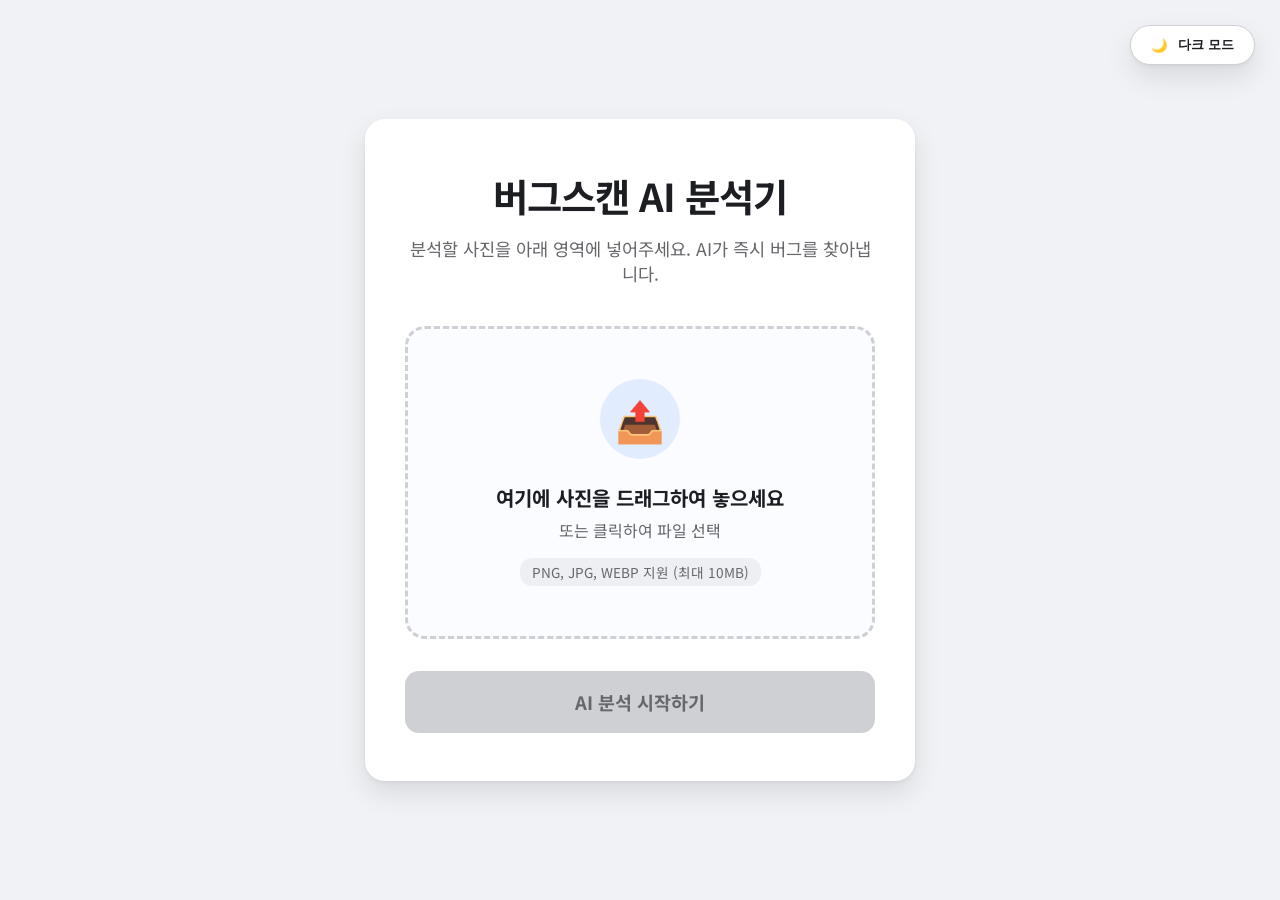
==== index.html @ 6cc5da73 "feat: 사진 업로드 정밀 분석 UI 강화 및 실시간 배포 규칙 적용" ====
<!DOCTYPE html>
<html lang="ko">
<head>
  <meta charset="UTF-8" />
  <meta name="viewport" content="width=device-width, initial-scale=1.0" />
  <title>버그스캔(BugScan) - 정밀 사진 분석</title>
  <link href="style.css" rel="stylesheet">
  <link rel="preconnect" href="https://fonts.googleapis.com">
  <link rel="preconnect" href="https://fonts.gstatic.com" crossorigin>
  <link href="https://fonts.googleapis.com/css2?family=Inter:wght@400;600&family=Noto+Sans+KR:wght@400;700&display=swap" rel="stylesheet">
</head>
<body>
  <button id="themeToggle" class="theme-toggle">
    <span id="themeIcon">🌙</span>
    <span id="themeText">다크 모드</span>
  </button>

  <div class="container">
    <header>
      <h1>버그스캔 AI 분석기</h1>
      <p>분석할 사진을 아래 영역에 넣어주세요. AI가 즉시 버그를 찾아냅니다.</p>
    </header>

    <div class="upload-section">
      <div id="dropZone" class="drop-zone">
        <div class="drop-zone-content">
          <div class="icon-circle">
            <span class="upload-icon">📤</span>
          </div>
          <p class="main-msg">여기에 사진을 드래그하여 놓으세요</p>
          <p class="sub-msg">또는 클릭하여 파일 선택</p>
          <span class="file-info">PNG, JPG, WEBP 지원 (최대 10MB)</span>
        </div>
        <input type="file" id="fileInput" accept="image/*" hidden>
      </div>

      <div id="previewContainer" class="preview-container" style="display: none;">
        <img id="imagePreview" src="" alt="업로드된 이미지 미리보기">
        <div class="preview-overlay">
          <button id="removeBtn" class="remove-btn" title="이미지 삭제">✕ 삭제</button>
        </div>
      </div>

      <button id="analyzeBtn" class="btn analyze-btn" disabled>
        <span class="btn-text">AI 분석 시작하기</span>
      </button>
    </div>

    <div id="resultSection" class="result-section" style="display: none;">
      <div id="loader" class="loader-wrapper">
        <div class="progress-bar-container">
          <div id="progressBar" class="progress-bar"></div>
        </div>
        <p id="statusMsg">이미지 데이터를 분석하는 중...</p>
      </div>
      <div id="analysisResult" class="analysis-result" style="display: none;">
        <div class="result-header">
          <span class="result-icon">✅</span>
          <h3>분석 완료</h3>
        </div>
        <div class="result-body">
          <p id="resultText"></p>
        </div>
        <button onclick="location.reload()" class="btn retry-btn">새로 분석하기</button>
      </div>
    </div>
  </div>

  <script defer src="main.js"></script>
</body>
</html>
---- style.css ----
:root {
  --bg-color: #f0f2f5;
  --text-color: #1c1e21;
  --primary-color: #0064ff;
  --primary-hover: #0052d1;
  --card-bg: #ffffff;
  --shadow: 0 12px 28px rgba(0, 0, 0, 0.1), 0 2px 4px rgba(0, 0, 0, 0.05);
  --accent-color: #65676b;
  --border-color: #ced0d4;
  --success-color: #28a745;
  --transition: all 0.2s ease-in-out;
}

[data-theme="dark"] {
  --bg-color: #18191a;
  --text-color: #e4e6eb;
  --primary-color: #2d88ff;
  --primary-hover: #4e9aff;
  --card-bg: #242526;
  --shadow: 0 12px 28px rgba(0, 0, 0, 0.5), 0 2px 4px rgba(0, 0, 0, 0.2);
  --accent-color: #b0b3b8;
  --border-color: #3e4042;
}

* {
  box-sizing: border-box;
  margin: 0;
  padding: 0;
}

body {
  font-family: 'Noto Sans KR', sans-serif;
  background-color: var(--bg-color);
  color: var(--text-color);
  transition: var(--transition);
  min-height: 100vh;
  display: flex;
  justify-content: center;
  align-items: center;
  padding: 20px;
}

.container {
  background-color: var(--card-bg);
  padding: 3rem 2.5rem;
  border-radius: 20px;
  box-shadow: var(--shadow);
  text-align: center;
  max-width: 550px;
  width: 100%;
}

header h1 {
  font-size: 2.4rem;
  font-weight: 700;
  margin-bottom: 0.8rem;
  letter-spacing: -1px;
}

header p {
  color: var(--accent-color);
  margin-bottom: 2.5rem;
  font-size: 1.1rem;
}

/* 업로드 존 강화 */
.drop-zone {
  border: 3px dashed var(--border-color);
  border-radius: 20px;
  padding: 50px 30px;
  cursor: pointer;
  transition: var(--transition);
  background-color: rgba(0, 100, 255, 0.02);
  margin-bottom: 2rem;
  position: relative;
  overflow: hidden;
}

.drop-zone:hover {
  border-color: var(--primary-color);
  background-color: rgba(0, 100, 255, 0.05);
  transform: scale(1.01);
}

.icon-circle {
  width: 80px;
  height: 80px;
  background-color: rgba(0, 100, 255, 0.1);
  border-radius: 50%;
  display: flex;
  align-items: center;
  justify-content: center;
  margin: 0 auto 1.5rem;
}

.upload-icon {
  font-size: 2.5rem;
}

.main-msg {
  font-size: 1.25rem;
  font-weight: 700;
  margin-bottom: 0.4rem;
}

.sub-msg {
  color: var(--accent-color);
  margin-bottom: 1rem;
}

.file-info {
  display: inline-block;
  padding: 4px 12px;
  background-color: rgba(0, 0, 0, 0.05);
  border-radius: 12px;
  font-size: 0.85rem;
  color: var(--accent-color);
}

/* 미리보기 */
.preview-container {
  margin-bottom: 2rem;
  border-radius: 16px;
  overflow: hidden;
  position: relative;
  box-shadow: 0 8px 16px rgba(0,0,0,0.1);
  border: 1px solid var(--border-color);
}

#imagePreview {
  width: 100%;
  max-height: 400px;
  object-fit: contain;
  display: block;
}

.preview-overlay {
  position: absolute;
  bottom: 0;
  left: 0;
  right: 0;
  padding: 15px;
  background: linear-gradient(transparent, rgba(0,0,0,0.7));
  display: flex;
  justify-content: flex-end;
}

.remove-btn {
  background-color: #ff4d4f;
  color: white;
  border: none;
  padding: 8px 16px;
  border-radius: 8px;
  cursor: pointer;
  font-weight: 600;
  transition: var(--transition);
}

.remove-btn:hover {
  background-color: #ff7875;
}

/* 분석 버튼 */
.btn {
  width: 100%;
  padding: 18px;
  border: none;
  border-radius: 14px;
  font-size: 1.15rem;
  font-weight: 700;
  cursor: pointer;
  transition: var(--transition);
  font-family: inherit;
}

.analyze-btn {
  background-color: var(--primary-color);
  color: white;
}

.analyze-btn:disabled {
  background-color: var(--border-color);
  color: var(--accent-color);
  cursor: not-allowed;
}

.analyze-btn:not(:disabled):hover {
  background-color: var(--primary-hover);
  box-shadow: 0 6px 20px rgba(0, 100, 255, 0.4);
}

/* 진행 상태바 */
.loader-wrapper {
  margin-top: 2rem;
}

.progress-bar-container {
  width: 100%;
  height: 8px;
  background-color: var(--border-color);
  border-radius: 4px;
  overflow: hidden;
  margin-bottom: 1rem;
}

.progress-bar {
  width: 0%;
  height: 100%;
  background-color: var(--primary-color);
  transition: width 0.1s linear;
}

#statusMsg {
  font-weight: 600;
  color: var(--primary-color);
}

/* 결과창 */
.analysis-result {
  margin-top: 2rem;
  padding: 2rem;
  background-color: rgba(40, 167, 69, 0.05);
  border: 1px solid rgba(40, 167, 69, 0.2);
  border-radius: 16px;
  text-align: left;
}

.result-header {
  display: flex;
  align-items: center;
  gap: 10px;
  margin-bottom: 1rem;
}

.result-icon {
  font-size: 1.5rem;
}

.result-body {
  font-size: 1.1rem;
  line-height: 1.6;
  margin-bottom: 1.5rem;
}

.retry-btn {
  background-color: transparent;
  border: 2px solid var(--primary-color);
  color: var(--primary-color);
  margin-top: 1rem;
}

.retry-btn:hover {
  background-color: var(--primary-color);
  color: white;
}

/* 테마 토글 */
.theme-toggle {
  position: fixed;
  top: 25px;
  right: 25px;
  background-color: var(--card-bg);
  border: 1px solid var(--border-color);
  color: var(--text-color);
  padding: 10px 20px;
  border-radius: 30px;
  cursor: pointer;
  display: flex;
  align-items: center;
  gap: 10px;
  box-shadow: var(--shadow);
  font-weight: 600;
  z-index: 1000;
}
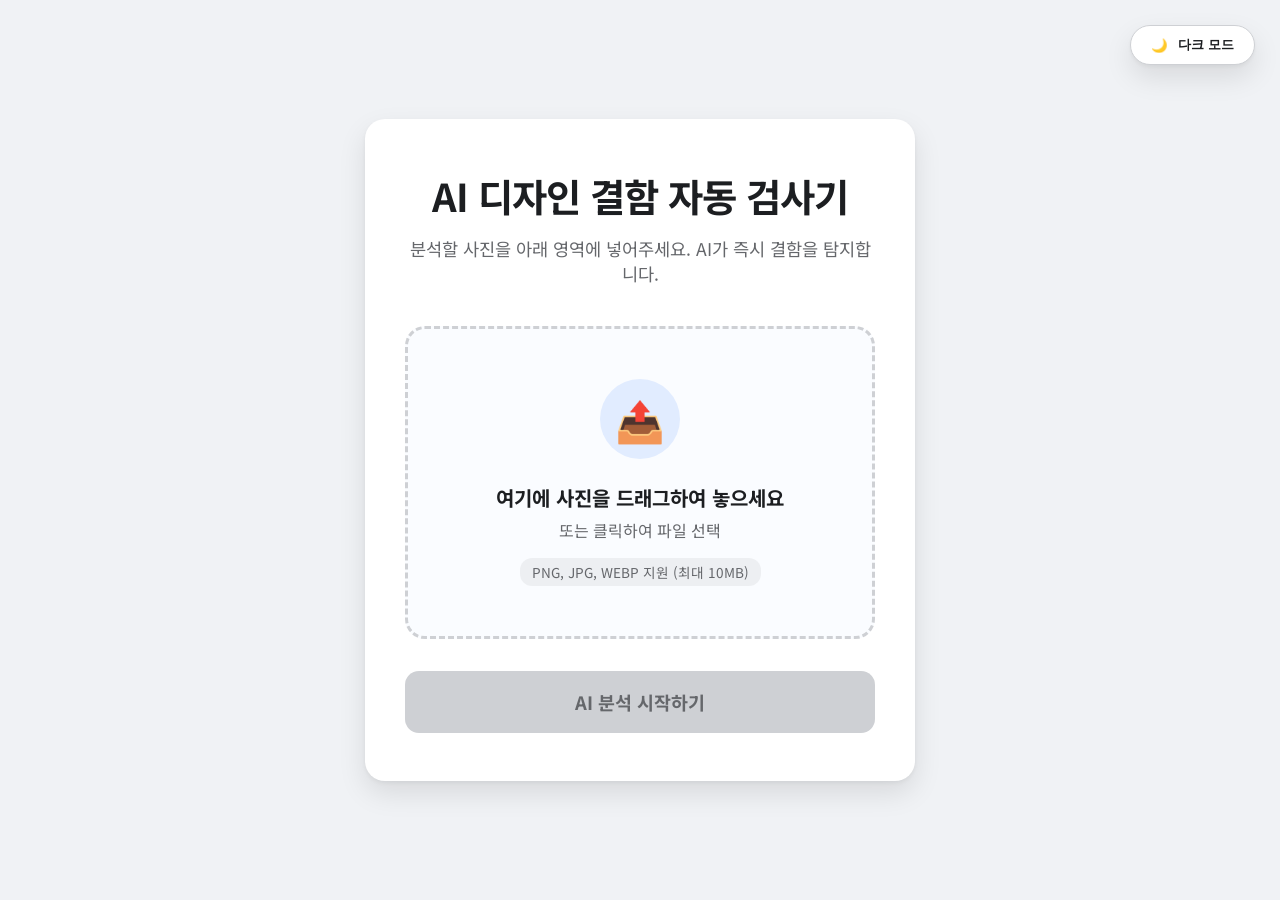
==== commit 1a275aa2: "chore: 사이트 제목을 보다 직관적인 'AI 디자인 결함 자동 검사기'로 변경" ====
--- a/index.html
+++ b/index.html
@@ -3,7 +3,7 @@
 <head>
   <meta charset="UTF-8" />
   <meta name="viewport" content="width=device-width, initial-scale=1.0" />
-  <title>버그스캔(BugScan) - 정밀 사진 분석</title>
+  <title>AI 디자인 결함 자동 검사기</title>
   <link href="style.css" rel="stylesheet">
   <link rel="preconnect" href="https://fonts.googleapis.com">
   <link rel="preconnect" href="https://fonts.gstatic.com" crossorigin>
@@ -17,8 +17,8 @@
 
   <div class="container">
     <header>
-      <h1>버그스캔 AI 분석기</h1>
-      <p>분석할 사진을 아래 영역에 넣어주세요. AI가 즉시 버그를 찾아냅니다.</p>
+      <h1>AI 디자인 결함 자동 검사기</h1>
+      <p>분석할 사진을 아래 영역에 넣어주세요. AI가 즉시 결함을 탐지합니다.</p>
     </header>
 
     <div class="upload-section">
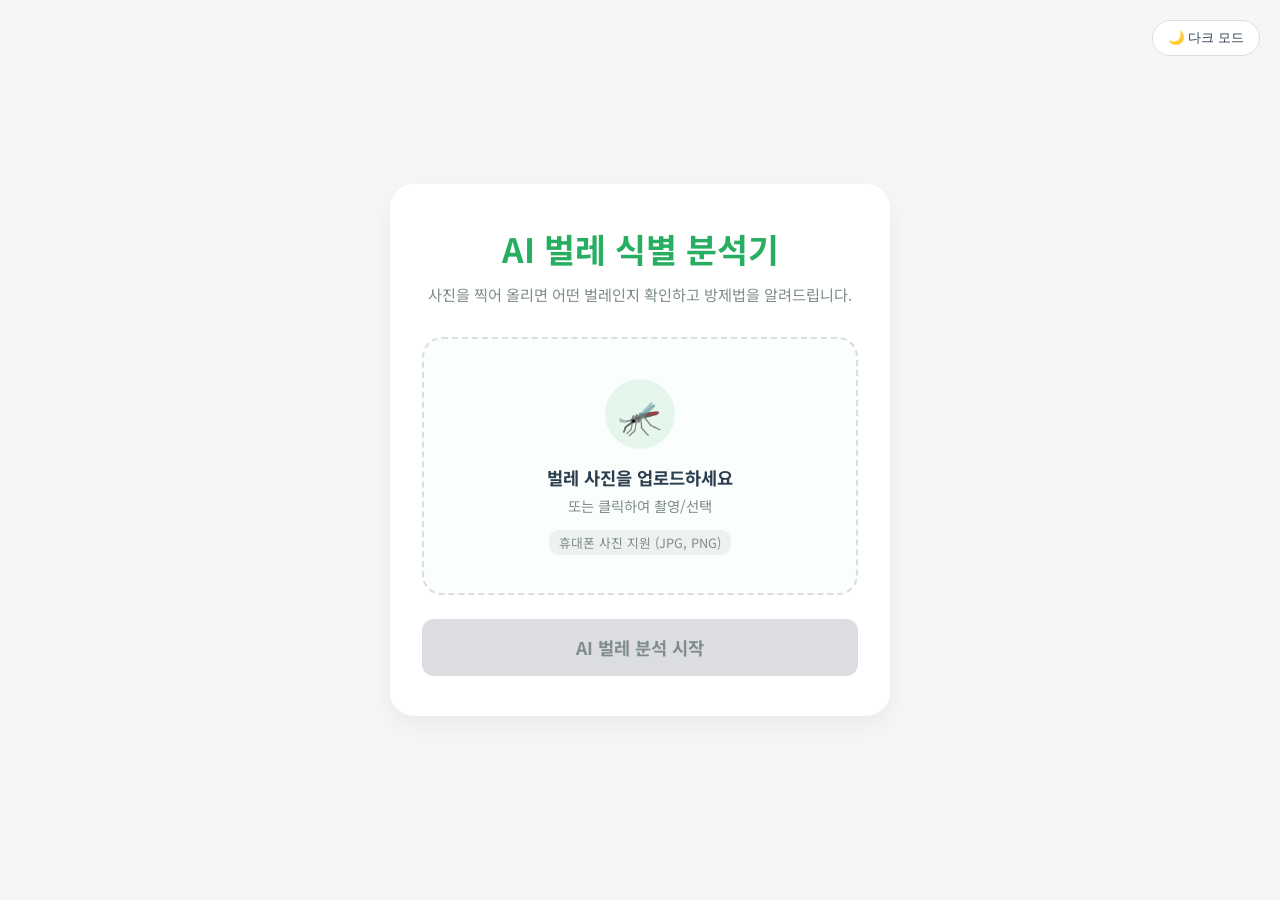
==== commit e2530c5e: "feat: AI 벌레 식별 및 방제 가이드 기능 구현" ====
--- a/index.html
+++ b/index.html
@@ -3,7 +3,7 @@
 <head>
   <meta charset="UTF-8" />
   <meta name="viewport" content="width=device-width, initial-scale=1.0" />
-  <title>AI 디자인 결함 자동 검사기</title>
+  <title>AI 벌레 식별 및 방제 가이드</title>
   <link href="style.css" rel="stylesheet">
   <link rel="preconnect" href="https://fonts.googleapis.com">
   <link rel="preconnect" href="https://fonts.gstatic.com" crossorigin>
@@ -17,19 +17,19 @@
 
   <div class="container">
     <header>
-      <h1>AI 디자인 결함 자동 검사기</h1>
-      <p>분석할 사진을 아래 영역에 넣어주세요. AI가 즉시 결함을 탐지합니다.</p>
+      <h1>AI 벌레 식별 분석기</h1>
+      <p>사진을 찍어 올리면 어떤 벌레인지 확인하고 방제법을 알려드립니다.</p>
     </header>
 
     <div class="upload-section">
       <div id="dropZone" class="drop-zone">
         <div class="drop-zone-content">
           <div class="icon-circle">
-            <span class="upload-icon">📤</span>
+            <span class="upload-icon">🦟</span>
           </div>
-          <p class="main-msg">여기에 사진을 드래그하여 놓으세요</p>
-          <p class="sub-msg">또는 클릭하여 파일 선택</p>
-          <span class="file-info">PNG, JPG, WEBP 지원 (최대 10MB)</span>
+          <p class="main-msg">벌레 사진을 업로드하세요</p>
+          <p class="sub-msg">또는 클릭하여 촬영/선택</p>
+          <span class="file-info">휴대폰 사진 지원 (JPG, PNG)</span>
         </div>
         <input type="file" id="fileInput" accept="image/*" hidden>
       </div>
@@ -37,12 +37,12 @@
       <div id="previewContainer" class="preview-container" style="display: none;">
         <img id="imagePreview" src="" alt="업로드된 이미지 미리보기">
         <div class="preview-overlay">
-          <button id="removeBtn" class="remove-btn" title="이미지 삭제">✕ 삭제</button>
+          <button id="removeBtn" class="remove-btn" title="이미지 삭제">✕ 삭제 후 다시 찍기</button>
         </div>
       </div>
 
       <button id="analyzeBtn" class="btn analyze-btn" disabled>
-        <span class="btn-text">AI 분석 시작하기</span>
+        <span class="btn-text">AI 벌레 분석 시작</span>
       </button>
     </div>
 
@@ -51,17 +51,37 @@
         <div class="progress-bar-container">
           <div id="progressBar" class="progress-bar"></div>
         </div>
-        <p id="statusMsg">이미지 데이터를 분석하는 중...</p>
+        <p id="statusMsg">재미나이 AI가 벌레를 식별 중입니다...</p>
       </div>
+
       <div id="analysisResult" class="analysis-result" style="display: none;">
         <div class="result-header">
-          <span class="result-icon">✅</span>
-          <h3>분석 완료</h3>
+          <span class="result-icon">🔍</span>
+          <h3>식별 결과</h3>
         </div>
-        <div class="result-body">
-          <p id="resultText"></p>
+        
+        <div class="bug-info-card">
+          <div class="bug-name-row">
+            <span class="label">예상 벌레:</span>
+            <span id="bugName" class="value">-</span>
+          </div>
+          <div class="probability-row">
+            <div class="prob-label-group">
+              <span class="label">일치 확률:</span>
+              <span id="probabilityText" class="value">0%</span>
+            </div>
+            <div class="prob-bar-bg">
+              <div id="probBarInner" class="prob-bar-inner"></div>
+            </div>
+          </div>
         </div>
-        <button onclick="location.reload()" class="btn retry-btn">새로 분석하기</button>
+
+        <div class="pest-control-guide">
+          <h4>💡 방제 방법 및 추천 약제</h4>
+          <p id="controlMethod"></p>
+        </div>
+
+        <button onclick="location.reload()" class="btn retry-btn">다른 사진 분석하기</button>
       </div>
     </div>
   </div>
--- a/style.css
+++ b/style.css
@@ -1,25 +1,26 @@
 :root {
-  --bg-color: #f0f2f5;
-  --text-color: #1c1e21;
-  --primary-color: #0064ff;
-  --primary-hover: #0052d1;
+  --bg-color: #f4f7f6;
+  --text-color: #2c3e50;
+  --primary-color: #27ae60; /* 자연/친환경 느낌의 초록색 */
+  --primary-hover: #219150;
   --card-bg: #ffffff;
-  --shadow: 0 12px 28px rgba(0, 0, 0, 0.1), 0 2px 4px rgba(0, 0, 0, 0.05);
-  --accent-color: #65676b;
-  --border-color: #ced0d4;
-  --success-color: #28a745;
-  --transition: all 0.2s ease-in-out;
+  --shadow: 0 10px 25px rgba(0, 0, 0, 0.05);
+  --accent-color: #7f8c8d;
+  --border-color: #dcdde1;
+  --danger-color: #e74c3c;
+  --warning-color: #f1c40f;
+  --transition: all 0.25s ease;
 }
 
 [data-theme="dark"] {
-  --bg-color: #18191a;
-  --text-color: #e4e6eb;
-  --primary-color: #2d88ff;
-  --primary-hover: #4e9aff;
-  --card-bg: #242526;
-  --shadow: 0 12px 28px rgba(0, 0, 0, 0.5), 0 2px 4px rgba(0, 0, 0, 0.2);
-  --accent-color: #b0b3b8;
-  --border-color: #3e4042;
+  --bg-color: #1a1a1a;
+  --text-color: #ecf0f1;
+  --primary-color: #2ecc71;
+  --primary-hover: #40d47e;
+  --card-bg: #2d2d2d;
+  --shadow: 0 10px 30px rgba(0, 0, 0, 0.5);
+  --accent-color: #95a5a6;
+  --border-color: #404040;
 }
 
 * {
@@ -42,131 +43,117 @@
 
 .container {
   background-color: var(--card-bg);
-  padding: 3rem 2.5rem;
-  border-radius: 20px;
+  padding: 2.5rem 2rem;
+  border-radius: 24px;
   box-shadow: var(--shadow);
   text-align: center;
-  max-width: 550px;
+  max-width: 500px;
   width: 100%;
 }
 
 header h1 {
-  font-size: 2.4rem;
-  font-weight: 700;
-  margin-bottom: 0.8rem;
-  letter-spacing: -1px;
+  font-size: 2.1rem;
+  color: var(--primary-color);
+  margin-bottom: 0.6rem;
+  font-weight: 700;
 }
 
 header p {
   color: var(--accent-color);
-  margin-bottom: 2.5rem;
-  font-size: 1.1rem;
-}
-
-/* 업로드 존 강화 */
+  margin-bottom: 2rem;
+  font-size: 0.95rem;
+  line-height: 1.5;
+}
+
+/* 업로드 존 */
 .drop-zone {
-  border: 3px dashed var(--border-color);
+  border: 2px dashed var(--border-color);
   border-radius: 20px;
-  padding: 50px 30px;
-  cursor: pointer;
+  padding: 40px 20px;
+  cursor: pointer;
+  background-color: rgba(39, 174, 96, 0.02);
+  margin-bottom: 1.5rem;
   transition: var(--transition);
-  background-color: rgba(0, 100, 255, 0.02);
-  margin-bottom: 2rem;
-  position: relative;
-  overflow: hidden;
 }
 
 .drop-zone:hover {
   border-color: var(--primary-color);
-  background-color: rgba(0, 100, 255, 0.05);
-  transform: scale(1.01);
+  background-color: rgba(39, 174, 96, 0.05);
 }
 
 .icon-circle {
-  width: 80px;
-  height: 80px;
-  background-color: rgba(0, 100, 255, 0.1);
+  width: 70px;
+  height: 70px;
+  background-color: rgba(39, 174, 96, 0.1);
   border-radius: 50%;
   display: flex;
   align-items: center;
   justify-content: center;
-  margin: 0 auto 1.5rem;
+  margin: 0 auto 1rem;
 }
 
 .upload-icon {
-  font-size: 2.5rem;
+  font-size: 2.2rem;
 }
 
 .main-msg {
-  font-size: 1.25rem;
-  font-weight: 700;
-  margin-bottom: 0.4rem;
+  font-weight: 700;
+  font-size: 1.1rem;
+  margin-bottom: 0.3rem;
 }
 
 .sub-msg {
   color: var(--accent-color);
-  margin-bottom: 1rem;
+  font-size: 0.9rem;
+  margin-bottom: 0.8rem;
 }
 
 .file-info {
-  display: inline-block;
-  padding: 4px 12px;
-  background-color: rgba(0, 0, 0, 0.05);
-  border-radius: 12px;
-  font-size: 0.85rem;
+  font-size: 0.8rem;
+  background-color: rgba(0,0,0,0.05);
+  padding: 3px 10px;
+  border-radius: 10px;
   color: var(--accent-color);
 }
 
 /* 미리보기 */
 .preview-container {
-  margin-bottom: 2rem;
+  margin-bottom: 1.5rem;
   border-radius: 16px;
   overflow: hidden;
-  position: relative;
-  box-shadow: 0 8px 16px rgba(0,0,0,0.1);
-  border: 1px solid var(--border-color);
+  box-shadow: 0 4px 15px rgba(0,0,0,0.1);
 }
 
 #imagePreview {
   width: 100%;
-  max-height: 400px;
-  object-fit: contain;
+  max-height: 350px;
+  object-fit: cover;
   display: block;
 }
 
 .preview-overlay {
-  position: absolute;
-  bottom: 0;
-  left: 0;
-  right: 0;
-  padding: 15px;
-  background: linear-gradient(transparent, rgba(0,0,0,0.7));
-  display: flex;
-  justify-content: flex-end;
+  padding: 10px;
+  background-color: rgba(0,0,0,0.05);
 }
 
 .remove-btn {
-  background-color: #ff4d4f;
+  background-color: var(--danger-color);
   color: white;
   border: none;
-  padding: 8px 16px;
+  padding: 8px 15px;
   border-radius: 8px;
   cursor: pointer;
   font-weight: 600;
-  transition: var(--transition);
-}
-
-.remove-btn:hover {
-  background-color: #ff7875;
+  font-size: 0.9rem;
 }
 
 /* 분석 버튼 */
 .btn {
   width: 100%;
-  padding: 18px;
+  padding: 16px;
   border: none;
-  border-radius: 14px;
-  font-size: 1.15rem;
+  border-radius: 12px;
+  font-size: 1.1rem;
   font-weight: 700;
   cursor: pointer;
   transition: var(--transition);
@@ -184,91 +171,119 @@
   cursor: not-allowed;
 }
 
-.analyze-btn:not(:disabled):hover {
-  background-color: var(--primary-hover);
-  box-shadow: 0 6px 20px rgba(0, 100, 255, 0.4);
-}
-
-/* 진행 상태바 */
+/* 상태바 */
 .loader-wrapper {
   margin-top: 2rem;
 }
 
 .progress-bar-container {
-  width: 100%;
   height: 8px;
   background-color: var(--border-color);
   border-radius: 4px;
   overflow: hidden;
-  margin-bottom: 1rem;
+  margin-bottom: 0.8rem;
 }
 
 .progress-bar {
   width: 0%;
   height: 100%;
   background-color: var(--primary-color);
-  transition: width 0.1s linear;
-}
-
-#statusMsg {
-  font-weight: 600;
-  color: var(--primary-color);
-}
-
-/* 결과창 */
+}
+
+/* 결과 카드 */
 .analysis-result {
   margin-top: 2rem;
-  padding: 2rem;
-  background-color: rgba(40, 167, 69, 0.05);
-  border: 1px solid rgba(40, 167, 69, 0.2);
+  text-align: left;
+}
+
+.result-header {
+  display: flex;
+  align-items: center;
+  gap: 8px;
+  margin-bottom: 1.2rem;
+}
+
+.bug-info-card {
+  background-color: rgba(39, 174, 96, 0.05);
+  padding: 1.5rem;
   border-radius: 16px;
-  text-align: left;
-}
-
-.result-header {
-  display: flex;
-  align-items: center;
-  gap: 10px;
+  border: 1px solid rgba(39, 174, 96, 0.1);
+  margin-bottom: 1.5rem;
+}
+
+.bug-name-row, .probability-row {
+  display: flex;
+  flex-direction: column;
   margin-bottom: 1rem;
 }
 
-.result-icon {
-  font-size: 1.5rem;
-}
-
-.result-body {
+.label {
+  font-size: 0.9rem;
+  color: var(--accent-color);
+  margin-bottom: 0.3rem;
+}
+
+.value {
+  font-size: 1.3rem;
+  font-weight: 700;
+  color: var(--primary-color);
+}
+
+.prob-bar-bg {
+  height: 10px;
+  background-color: var(--border-color);
+  border-radius: 5px;
+  margin-top: 5px;
+  overflow: hidden;
+}
+
+.prob-bar-inner {
+  height: 100%;
+  background: linear-gradient(to right, var(--warning-color), var(--primary-color));
+  width: 0%;
+  transition: width 1s ease-out;
+}
+
+.pest-control-guide {
+  background-color: #fff9e6;
+  padding: 1.5rem;
+  border-radius: 16px;
+  border-left: 5px solid var(--warning-color);
+  color: #856404;
+}
+
+[data-theme="dark"] .pest-control-guide {
+  background-color: #2c2715;
+  color: #ffe08a;
+  border-left-color: var(--warning-color);
+}
+
+.pest-control-guide h4 {
+  margin-bottom: 0.8rem;
   font-size: 1.1rem;
+}
+
+.pest-control-guide p {
   line-height: 1.6;
-  margin-bottom: 1.5rem;
+  font-size: 0.95rem;
 }
 
 .retry-btn {
   background-color: transparent;
   border: 2px solid var(--primary-color);
   color: var(--primary-color);
-  margin-top: 1rem;
-}
-
-.retry-btn:hover {
-  background-color: var(--primary-color);
-  color: white;
-}
-
-/* 테마 토글 */
+  margin-top: 1.5rem;
+}
+
 .theme-toggle {
   position: fixed;
-  top: 25px;
-  right: 25px;
+  top: 20px;
+  right: 20px;
   background-color: var(--card-bg);
+  padding: 8px 15px;
+  border-radius: 20px;
   border: 1px solid var(--border-color);
   color: var(--text-color);
-  padding: 10px 20px;
-  border-radius: 30px;
-  cursor: pointer;
-  display: flex;
-  align-items: center;
-  gap: 10px;
-  box-shadow: var(--shadow);
-  font-weight: 600;
-  z-index: 1000;
-}
+  cursor: pointer;
+  z-index: 100;
+}
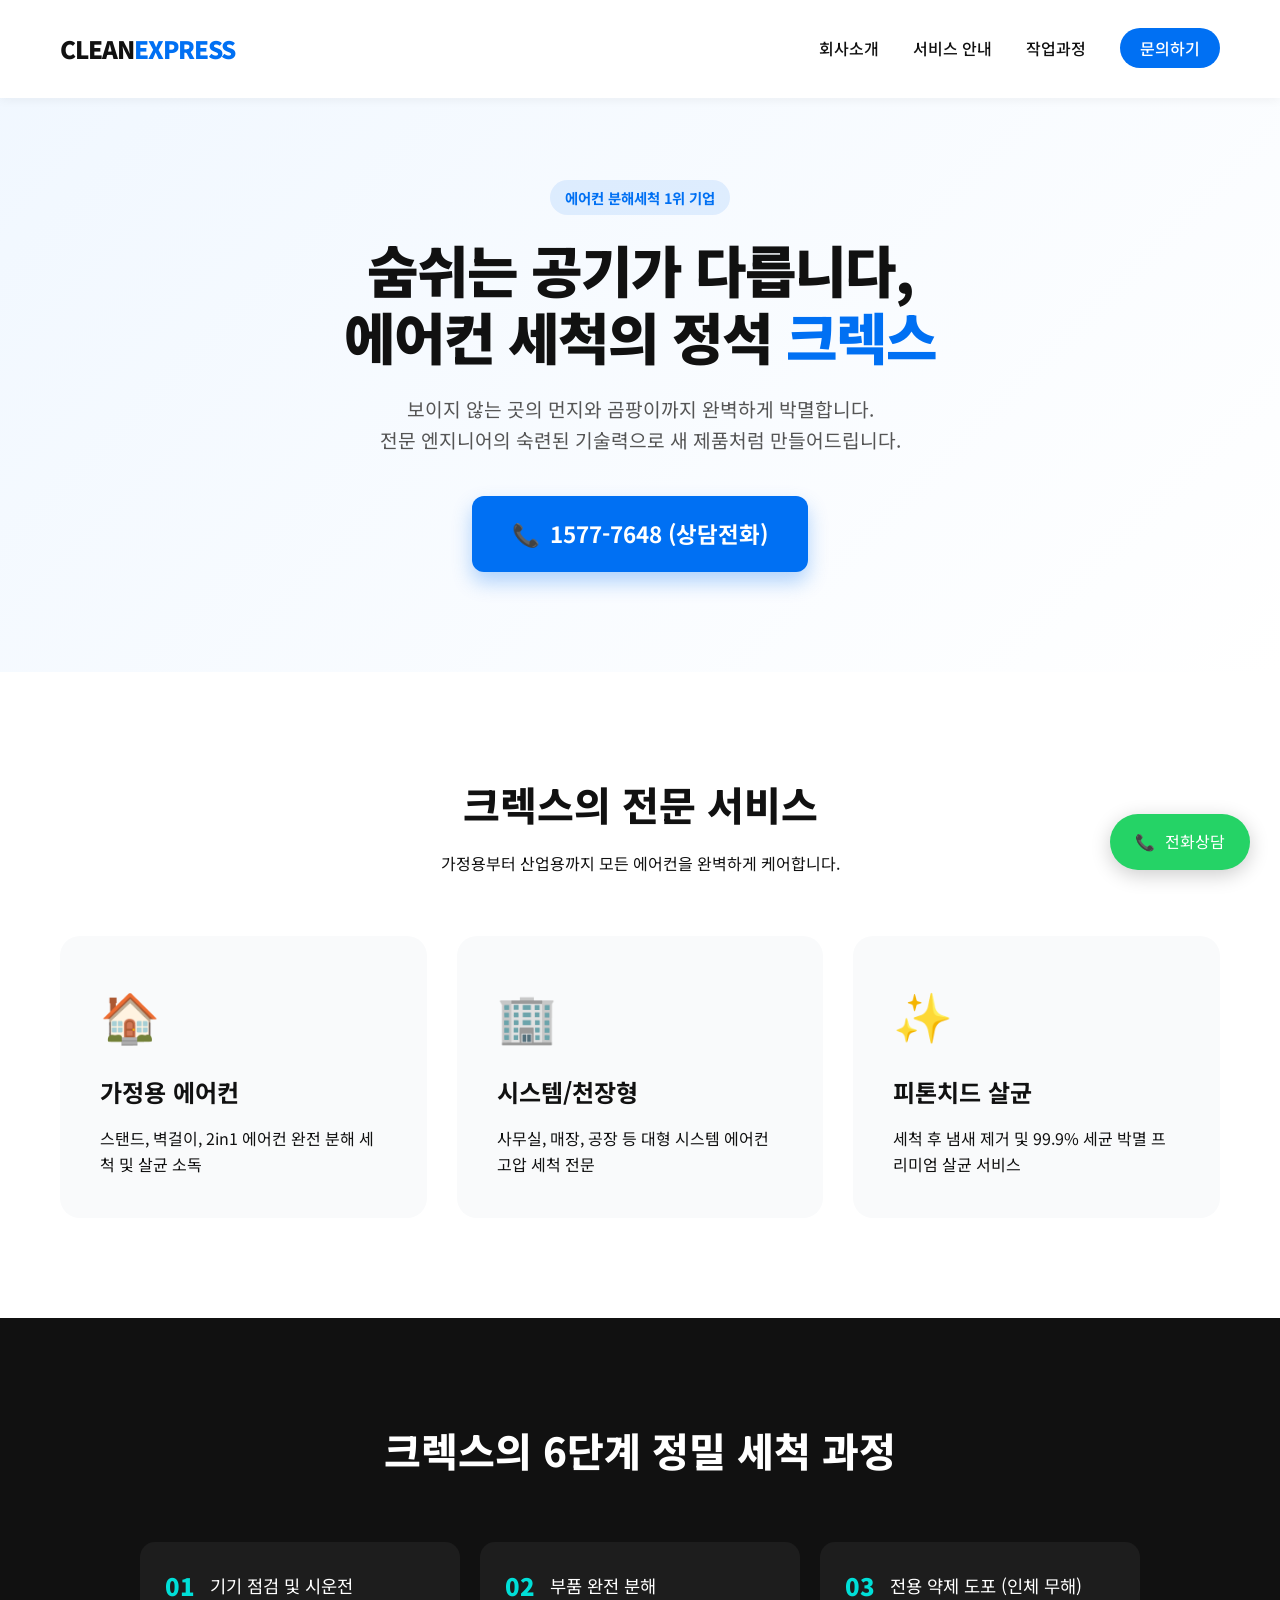
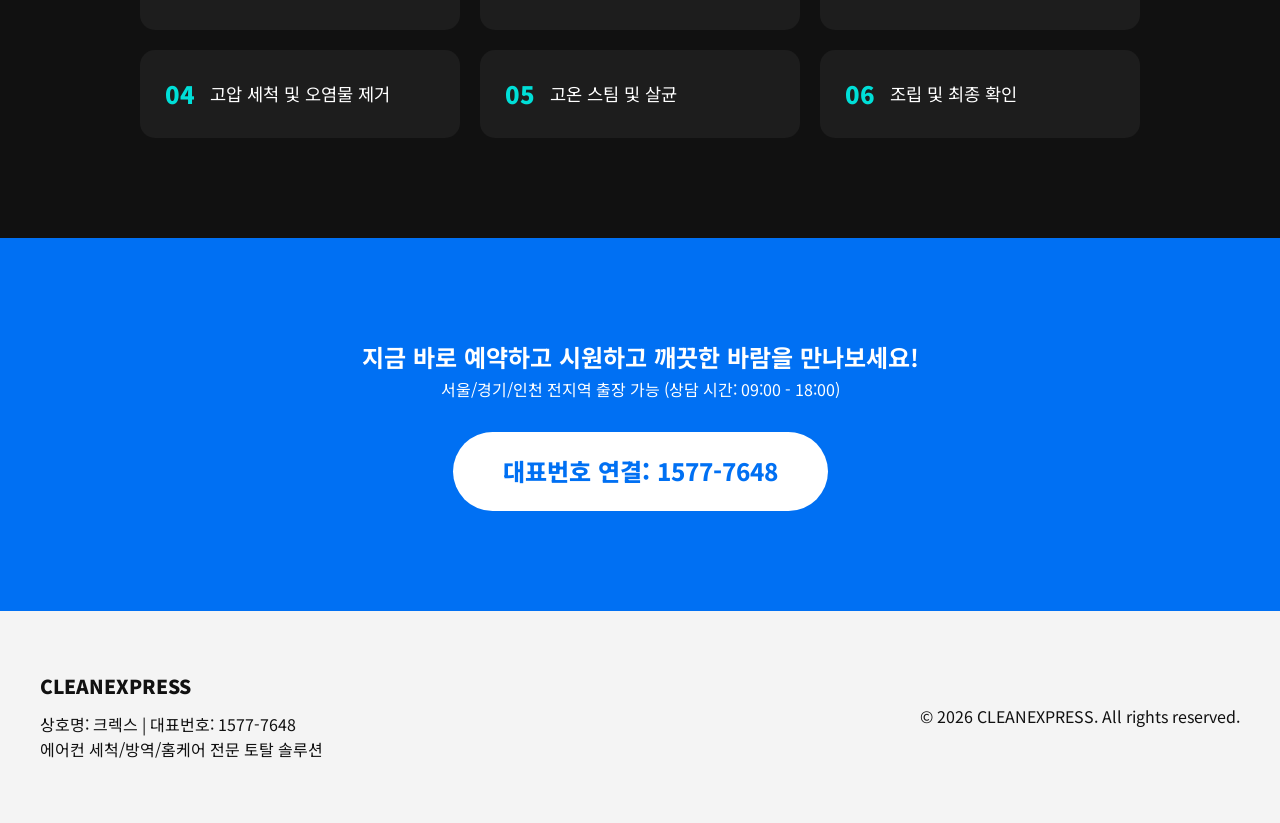
==== commit d973793d: "feat: 에어컨 세척 전문업체 크렉스(CLEANEXPRESS) 상세페이지 구축" ====
--- a/index.html
+++ b/index.html
@@ -3,89 +3,104 @@
 <head>
   <meta charset="UTF-8" />
   <meta name="viewport" content="width=device-width, initial-scale=1.0" />
-  <title>AI 벌레 식별 및 방제 가이드</title>
+  <title>크렉스(CLEANEXPRESS) - 에어컨 분해세척 전문업체</title>
   <link href="style.css" rel="stylesheet">
   <link rel="preconnect" href="https://fonts.googleapis.com">
   <link rel="preconnect" href="https://fonts.gstatic.com" crossorigin>
-  <link href="https://fonts.googleapis.com/css2?family=Inter:wght@400;600&family=Noto+Sans+KR:wght@400;700&display=swap" rel="stylesheet">
+  <link href="https://fonts.googleapis.com/css2?family=Noto+Sans+KR:wght@300;400;500;700;900&display=swap" rel="stylesheet">
 </head>
 <body>
-  <button id="themeToggle" class="theme-toggle">
-    <span id="themeIcon">🌙</span>
-    <span id="themeText">다크 모드</span>
-  </button>
+  <header class="header">
+    <div class="header-container">
+      <div class="logo">CLEAN<span>EXPRESS</span></div>
+      <nav class="nav">
+        <a href="#about">회사소개</a>
+        <a href="#services">서비스 안내</a>
+        <a href="#process">작업과정</a>
+        <a href="#contact" class="nav-btn">문의하기</a>
+      </nav>
+    </div>
+  </header>
 
-  <div class="container">
-    <header>
-      <h1>AI 벌레 식별 분석기</h1>
-      <p>사진을 찍어 올리면 어떤 벌레인지 확인하고 방제법을 알려드립니다.</p>
-    </header>
-
-    <div class="upload-section">
-      <div id="dropZone" class="drop-zone">
-        <div class="drop-zone-content">
-          <div class="icon-circle">
-            <span class="upload-icon">🦟</span>
-          </div>
-          <p class="main-msg">벌레 사진을 업로드하세요</p>
-          <p class="sub-msg">또는 클릭하여 촬영/선택</p>
-          <span class="file-info">휴대폰 사진 지원 (JPG, PNG)</span>
-        </div>
-        <input type="file" id="fileInput" accept="image/*" hidden>
-      </div>
-
-      <div id="previewContainer" class="preview-container" style="display: none;">
-        <img id="imagePreview" src="" alt="업로드된 이미지 미리보기">
-        <div class="preview-overlay">
-          <button id="removeBtn" class="remove-btn" title="이미지 삭제">✕ 삭제 후 다시 찍기</button>
-        </div>
-      </div>
-
-      <button id="analyzeBtn" class="btn analyze-btn" disabled>
-        <span class="btn-text">AI 벌레 분석 시작</span>
-      </button>
-    </div>
-
-    <div id="resultSection" class="result-section" style="display: none;">
-      <div id="loader" class="loader-wrapper">
-        <div class="progress-bar-container">
-          <div id="progressBar" class="progress-bar"></div>
-        </div>
-        <p id="statusMsg">재미나이 AI가 벌레를 식별 중입니다...</p>
-      </div>
-
-      <div id="analysisResult" class="analysis-result" style="display: none;">
-        <div class="result-header">
-          <span class="result-icon">🔍</span>
-          <h3>식별 결과</h3>
-        </div>
-        
-        <div class="bug-info-card">
-          <div class="bug-name-row">
-            <span class="label">예상 벌레:</span>
-            <span id="bugName" class="value">-</span>
-          </div>
-          <div class="probability-row">
-            <div class="prob-label-group">
-              <span class="label">일치 확률:</span>
-              <span id="probabilityText" class="value">0%</span>
-            </div>
-            <div class="prob-bar-bg">
-              <div id="probBarInner" class="prob-bar-inner"></div>
-            </div>
-          </div>
-        </div>
-
-        <div class="pest-control-guide">
-          <h4>💡 방제 방법 및 추천 약제</h4>
-          <p id="controlMethod"></p>
-        </div>
-
-        <button onclick="location.reload()" class="btn retry-btn">다른 사진 분석하기</button>
+  <section class="hero">
+    <div class="hero-content">
+      <span class="badge">에어컨 분해세척 1위 기업</span>
+      <h1>숨쉬는 공기가 다릅니다,<br>에어컨 세척의 정석 <span>크렉스</span></h1>
+      <p>보이지 않는 곳의 먼지와 곰팡이까지 완벽하게 박멸합니다.<br>전문 엔지니어의 숙련된 기술력으로 새 제품처럼 만들어드립니다.</p>
+      <div class="hero-btns">
+        <a href="tel:1577-7648" class="main-call-btn">
+          <span class="icon">📞</span> 1577-7648 (상담전화)
+        </a>
       </div>
     </div>
-  </div>
+  </section>
 
-  <script defer src="main.js"></script>
+  <section id="services" class="services">
+    <div class="section-title">
+      <h2>크렉스의 전문 서비스</h2>
+      <p>가정용부터 산업용까지 모든 에어컨을 완벽하게 케어합니다.</p>
+    </div>
+    <div class="service-grid">
+      <div class="service-card">
+        <div class="s-icon">🏠</div>
+        <h3>가정용 에어컨</h3>
+        <p>스탠드, 벽걸이, 2in1 에어컨 완전 분해 세척 및 살균 소독</p>
+      </div>
+      <div class="service-card">
+        <div class="s-icon">🏢</div>
+        <h3>시스템/천장형</h3>
+        <p>사무실, 매장, 공장 등 대형 시스템 에어컨 고압 세척 전문</p>
+      </div>
+      <div class="service-card">
+        <div class="s-icon">✨</div>
+        <h3>피톤치드 살균</h3>
+        <p>세척 후 냄새 제거 및 99.9% 세균 박멸 프리미엄 살균 서비스</p>
+      </div>
+    </div>
+  </section>
+
+  <section id="process" class="process">
+    <div class="process-container">
+      <div class="section-title">
+        <h2>크렉스의 6단계 정밀 세척 과정</h2>
+      </div>
+      <div class="step-list">
+        <div class="step"><span>01</span> 기기 점검 및 시운전</div>
+        <div class="step"><span>02</span> 부품 완전 분해</div>
+        <div class="step"><span>03</span> 전용 약제 도포 (인체 무해)</div>
+        <div class="step"><span>04</span> 고압 세척 및 오염물 제거</div>
+        <div class="step"><span>05</span> 고온 스팀 및 살균</div>
+        <div class="step"><span>06</span> 조립 및 최종 확인</div>
+      </div>
+    </div>
+  </section>
+
+  <section id="contact" class="cta">
+    <div class="cta-content">
+      <h2>지금 바로 예약하고 시원하고 깨끗한 바람을 만나보세요!</h2>
+      <p>서울/경기/인천 전지역 출장 가능 (상담 시간: 09:00 - 18:00)</p>
+      <a href="tel:1577-7648" class="cta-call-btn">대표번호 연결: 1577-7648</a>
+    </div>
+  </section>
+
+  <footer class="footer">
+    <div class="footer-container">
+      <div class="footer-info">
+        <div class="f-logo">CLEANEXPRESS</div>
+        <p>상호명: 크렉스 | 대표번호: 1577-7648</p>
+        <p>에어컨 세척/방역/홈케어 전문 토탈 솔루션</p>
+      </div>
+      <div class="copyright">
+        &copy; 2026 CLEANEXPRESS. All rights reserved.
+      </div>
+    </div>
+  </footer>
+
+  <a href="tel:1577-7648" class="floating-btn">
+    <span class="f-icon">📞</span>
+    <span class="f-text">전화상담</span>
+  </a>
+
+  <script src="main.js"></script>
 </body>
 </html>
--- a/style.css
+++ b/style.css
@@ -1,26 +1,11 @@
 :root {
-  --bg-color: #f4f7f6;
-  --text-color: #2c3e50;
-  --primary-color: #27ae60; /* 자연/친환경 느낌의 초록색 */
-  --primary-hover: #219150;
-  --card-bg: #ffffff;
-  --shadow: 0 10px 25px rgba(0, 0, 0, 0.05);
-  --accent-color: #7f8c8d;
-  --border-color: #dcdde1;
-  --danger-color: #e74c3c;
-  --warning-color: #f1c40f;
-  --transition: all 0.25s ease;
-}
-
-[data-theme="dark"] {
-  --bg-color: #1a1a1a;
-  --text-color: #ecf0f1;
-  --primary-color: #2ecc71;
-  --primary-hover: #40d47e;
-  --card-bg: #2d2d2d;
-  --shadow: 0 10px 30px rgba(0, 0, 0, 0.5);
-  --accent-color: #95a5a6;
-  --border-color: #404040;
+  --primary-color: #0070f3;
+  --secondary-color: #00dfd8;
+  --text-dark: #111111;
+  --text-light: #555555;
+  --bg-white: #ffffff;
+  --bg-gray: #f9fafb;
+  --transition: all 0.3s cubic-bezier(0.4, 0, 0.2, 1);
 }
 
 * {
@@ -29,261 +14,280 @@
   padding: 0;
 }
 
+html {
+  scroll-behavior: smooth;
+}
+
 body {
   font-family: 'Noto Sans KR', sans-serif;
-  background-color: var(--bg-color);
-  color: var(--text-color);
-  transition: var(--transition);
-  min-height: 100vh;
-  display: flex;
-  justify-content: center;
-  align-items: center;
-  padding: 20px;
-}
-
-.container {
-  background-color: var(--card-bg);
-  padding: 2.5rem 2rem;
-  border-radius: 24px;
-  box-shadow: var(--shadow);
+  color: var(--text-dark);
+  line-height: 1.6;
+  background-color: var(--bg-white);
+}
+
+.header {
+  position: fixed;
+  top: 0;
+  width: 100%;
+  background: rgba(255, 255, 255, 0.95);
+  backdrop-filter: blur(10px);
+  z-index: 1000;
+  box-shadow: 0 2px 10px rgba(0,0,0,0.05);
+}
+
+.header-container {
+  max-width: 1200px;
+  margin: 0 auto;
+  padding: 15px 20px;
+  display: flex;
+  justify-content: space-between;
+  align-items: center;
+}
+
+.logo {
+  font-size: 1.5rem;
+  font-weight: 900;
+  letter-spacing: -1px;
+  color: var(--text-dark);
+}
+
+.logo span {
+  color: var(--primary-color);
+}
+
+.nav a {
+  text-decoration: none;
+  color: var(--text-dark);
+  margin-left: 30px;
+  font-weight: 500;
+  transition: var(--transition);
+}
+
+.nav a:hover {
+  color: var(--primary-color);
+}
+
+.nav-btn {
+  background: var(--primary-color);
+  color: white !important;
+  padding: 8px 20px;
+  border-radius: 50px;
+}
+
+/* Hero Section */
+.hero {
+  padding: 180px 20px 100px;
+  background: linear-gradient(135deg, #f0f7ff 0%, #ffffff 100%);
   text-align: center;
-  max-width: 500px;
-  width: 100%;
-}
-
-header h1 {
-  font-size: 2.1rem;
-  color: var(--primary-color);
-  margin-bottom: 0.6rem;
+  position: relative;
+  overflow: hidden;
+}
+
+.hero-content {
+  max-width: 800px;
+  margin: 0 auto;
+}
+
+.badge {
+  display: inline-block;
+  padding: 6px 15px;
+  background: rgba(0, 112, 243, 0.1);
+  color: var(--primary-color);
+  border-radius: 50px;
   font-weight: 700;
-}
-
-header p {
-  color: var(--accent-color);
-  margin-bottom: 2rem;
-  font-size: 0.95rem;
-  line-height: 1.5;
-}
-
-/* 업로드 존 */
-.drop-zone {
-  border: 2px dashed var(--border-color);
+  font-size: 0.9rem;
+  margin-bottom: 20px;
+}
+
+.hero h1 {
+  font-size: 3.5rem;
+  font-weight: 900;
+  line-height: 1.2;
+  margin-bottom: 25px;
+  letter-spacing: -2px;
+}
+
+.hero h1 span {
+  color: var(--primary-color);
+}
+
+.hero p {
+  font-size: 1.2rem;
+  color: var(--text-light);
+  margin-bottom: 40px;
+}
+
+.main-call-btn {
+  display: inline-flex;
+  align-items: center;
+  gap: 10px;
+  padding: 20px 40px;
+  background: var(--primary-color);
+  color: white;
+  text-decoration: none;
+  font-size: 1.4rem;
+  font-weight: 700;
+  border-radius: 12px;
+  box-shadow: 0 10px 20px rgba(0, 112, 243, 0.3);
+  transition: var(--transition);
+}
+
+.main-call-btn:hover {
+  transform: translateY(-5px);
+  box-shadow: 0 15px 30px rgba(0, 112, 243, 0.4);
+}
+
+/* Services */
+.services {
+  padding: 100px 20px;
+  max-width: 1200px;
+  margin: 0 auto;
+}
+
+.section-title {
+  text-align: center;
+  margin-bottom: 60px;
+}
+
+.section-title h2 {
+  font-size: 2.5rem;
+  font-weight: 800;
+  margin-bottom: 15px;
+}
+
+.service-grid {
+  display: grid;
+  grid-template-columns: repeat(auto-fit, minmax(300px, 1fr));
+  gap: 30px;
+}
+
+.service-card {
+  padding: 40px;
+  background: var(--bg-gray);
   border-radius: 20px;
-  padding: 40px 20px;
-  cursor: pointer;
-  background-color: rgba(39, 174, 96, 0.02);
-  margin-bottom: 1.5rem;
-  transition: var(--transition);
-}
-
-.drop-zone:hover {
-  border-color: var(--primary-color);
-  background-color: rgba(39, 174, 96, 0.05);
-}
-
-.icon-circle {
-  width: 70px;
-  height: 70px;
-  background-color: rgba(39, 174, 96, 0.1);
-  border-radius: 50%;
-  display: flex;
-  align-items: center;
-  justify-content: center;
-  margin: 0 auto 1rem;
-}
-
-.upload-icon {
-  font-size: 2.2rem;
-}
-
-.main-msg {
-  font-weight: 700;
+  transition: var(--transition);
+  text-align: left;
+}
+
+.service-card:hover {
+  background: white;
+  box-shadow: 0 20px 40px rgba(0,0,0,0.08);
+  transform: translateY(-10px);
+}
+
+.s-icon {
+  font-size: 3rem;
+  margin-bottom: 20px;
+}
+
+.service-card h3 {
+  font-size: 1.5rem;
+  margin-bottom: 15px;
+}
+
+/* Process */
+.process {
+  background: var(--text-dark);
+  color: white;
+  padding: 100px 20px;
+}
+
+.process-container {
+  max-width: 1000px;
+  margin: 0 auto;
+}
+
+.step-list {
+  display: grid;
+  grid-template-columns: repeat(auto-fit, minmax(250px, 1fr));
+  gap: 20px;
+}
+
+.step {
+  padding: 25px;
+  background: rgba(255,255,255,0.05);
+  border-radius: 15px;
   font-size: 1.1rem;
-  margin-bottom: 0.3rem;
-}
-
-.sub-msg {
-  color: var(--accent-color);
-  font-size: 0.9rem;
-  margin-bottom: 0.8rem;
-}
-
-.file-info {
-  font-size: 0.8rem;
-  background-color: rgba(0,0,0,0.05);
-  padding: 3px 10px;
-  border-radius: 10px;
-  color: var(--accent-color);
-}
-
-/* 미리보기 */
-.preview-container {
-  margin-bottom: 1.5rem;
-  border-radius: 16px;
-  overflow: hidden;
-  box-shadow: 0 4px 15px rgba(0,0,0,0.1);
-}
-
-#imagePreview {
-  width: 100%;
-  max-height: 350px;
-  object-fit: cover;
-  display: block;
-}
-
-.preview-overlay {
-  padding: 10px;
-  background-color: rgba(0,0,0,0.05);
-}
-
-.remove-btn {
-  background-color: var(--danger-color);
-  color: white;
-  border: none;
-  padding: 8px 15px;
-  border-radius: 8px;
-  cursor: pointer;
-  font-weight: 600;
-  font-size: 0.9rem;
-}
-
-/* 분석 버튼 */
-.btn {
-  width: 100%;
-  padding: 16px;
-  border: none;
-  border-radius: 12px;
-  font-size: 1.1rem;
-  font-weight: 700;
-  cursor: pointer;
-  transition: var(--transition);
-  font-family: inherit;
-}
-
-.analyze-btn {
-  background-color: var(--primary-color);
-  color: white;
-}
-
-.analyze-btn:disabled {
-  background-color: var(--border-color);
-  color: var(--accent-color);
-  cursor: not-allowed;
-}
-
-/* 상태바 */
-.loader-wrapper {
-  margin-top: 2rem;
-}
-
-.progress-bar-container {
-  height: 8px;
-  background-color: var(--border-color);
-  border-radius: 4px;
-  overflow: hidden;
-  margin-bottom: 0.8rem;
-}
-
-.progress-bar {
-  width: 0%;
-  height: 100%;
-  background-color: var(--primary-color);
-}
-
-/* 결과 카드 */
-.analysis-result {
-  margin-top: 2rem;
-  text-align: left;
-}
-
-.result-header {
-  display: flex;
-  align-items: center;
-  gap: 8px;
-  margin-bottom: 1.2rem;
-}
-
-.bug-info-card {
-  background-color: rgba(39, 174, 96, 0.05);
-  padding: 1.5rem;
-  border-radius: 16px;
-  border: 1px solid rgba(39, 174, 96, 0.1);
-  margin-bottom: 1.5rem;
-}
-
-.bug-name-row, .probability-row {
-  display: flex;
-  flex-direction: column;
-  margin-bottom: 1rem;
-}
-
-.label {
-  font-size: 0.9rem;
-  color: var(--accent-color);
-  margin-bottom: 0.3rem;
-}
-
-.value {
-  font-size: 1.3rem;
-  font-weight: 700;
-  color: var(--primary-color);
-}
-
-.prob-bar-bg {
-  height: 10px;
-  background-color: var(--border-color);
-  border-radius: 5px;
-  margin-top: 5px;
-  overflow: hidden;
-}
-
-.prob-bar-inner {
-  height: 100%;
-  background: linear-gradient(to right, var(--warning-color), var(--primary-color));
-  width: 0%;
-  transition: width 1s ease-out;
-}
-
-.pest-control-guide {
-  background-color: #fff9e6;
-  padding: 1.5rem;
-  border-radius: 16px;
-  border-left: 5px solid var(--warning-color);
-  color: #856404;
-}
-
-[data-theme="dark"] .pest-control-guide {
-  background-color: #2c2715;
-  color: #ffe08a;
-  border-left-color: var(--warning-color);
-}
-
-.pest-control-guide h4 {
-  margin-bottom: 0.8rem;
-  font-size: 1.1rem;
-}
-
-.pest-control-guide p {
-  line-height: 1.6;
-  font-size: 0.95rem;
-}
-
-.retry-btn {
-  background-color: transparent;
-  border: 2px solid var(--primary-color);
-  color: var(--primary-color);
-  margin-top: 1.5rem;
-}
-
-.theme-toggle {
+  display: flex;
+  align-items: center;
+  gap: 15px;
+}
+
+.step span {
+  font-weight: 900;
+  color: var(--secondary-color);
+  font-size: 1.5rem;
+}
+
+/* CTA */
+.cta {
+  padding: 100px 20px;
+  text-align: center;
+  background: var(--primary-color);
+  color: white;
+}
+
+.cta-call-btn {
+  display: inline-block;
+  margin-top: 30px;
+  padding: 20px 50px;
+  background: white;
+  color: var(--primary-color);
+  text-decoration: none;
+  font-size: 1.5rem;
+  font-weight: 800;
+  border-radius: 50px;
+  transition: var(--transition);
+}
+
+.cta-call-btn:hover {
+  transform: scale(1.05);
+}
+
+/* Footer */
+.footer {
+  padding: 60px 20px;
+  background: #f4f4f4;
+}
+
+.footer-container {
+  max-width: 1200px;
+  margin: 0 auto;
+  display: flex;
+  justify-content: space-between;
+  align-items: center;
+}
+
+.f-logo {
+  font-weight: 900;
+  font-size: 1.2rem;
+  margin-bottom: 10px;
+}
+
+/* Floating Btn */
+.floating-btn {
   position: fixed;
-  top: 20px;
-  right: 20px;
-  background-color: var(--card-bg);
-  padding: 8px 15px;
-  border-radius: 20px;
-  border: 1px solid var(--border-color);
-  color: var(--text-color);
-  cursor: pointer;
-  z-index: 100;
-}
+  bottom: 30px;
+  right: 30px;
+  background: #25d366; /* 상담 느낌의 색상 */
+  color: white;
+  text-decoration: none;
+  padding: 15px 25px;
+  border-radius: 50px;
+  display: flex;
+  align-items: center;
+  gap: 10px;
+  box-shadow: 0 5px 20px rgba(0,0,0,0.2);
+  z-index: 999;
+  transition: var(--transition);
+}
+
+.floating-btn:hover {
+  transform: scale(1.1);
+}
+
+@media (max-width: 768px) {
+  .hero h1 { font-size: 2.5rem; }
+  .nav { display: none; }
+  .footer-container { flex-direction: column; text-align: center; gap: 20px; }
+}
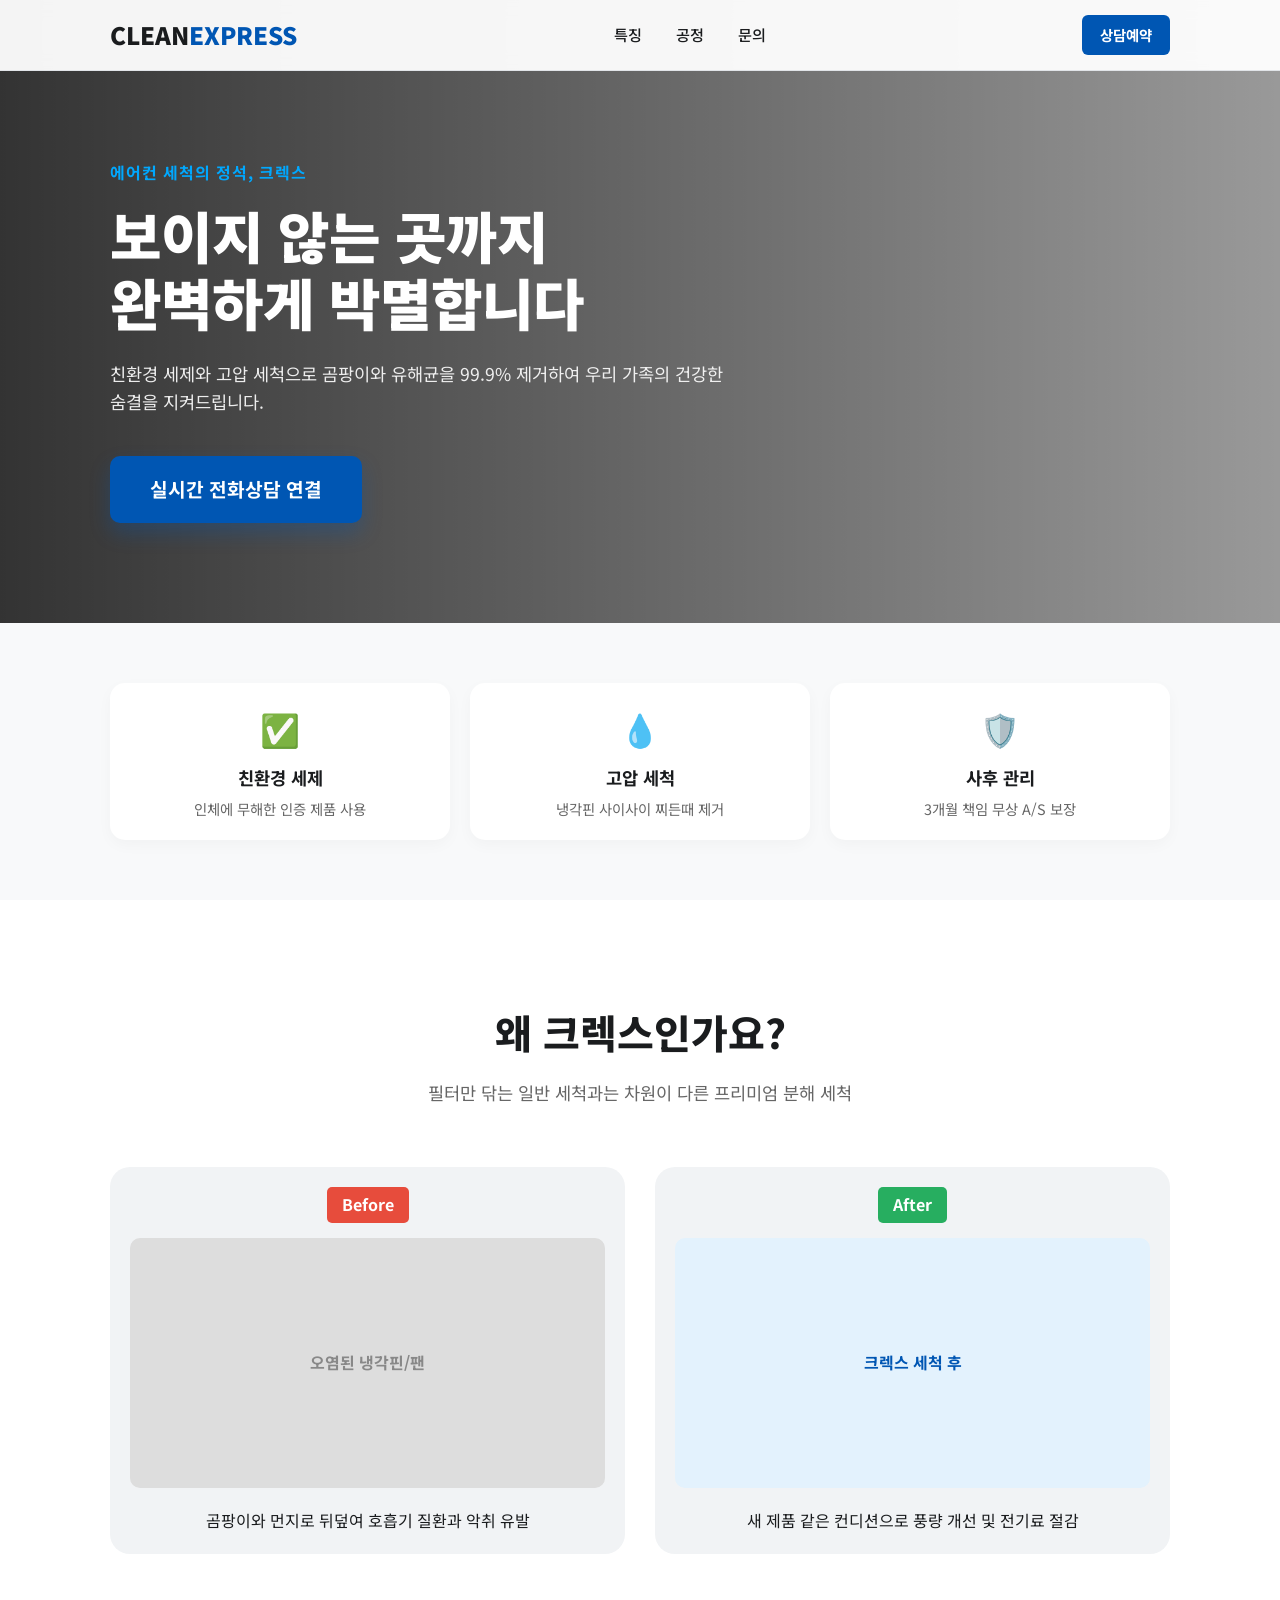
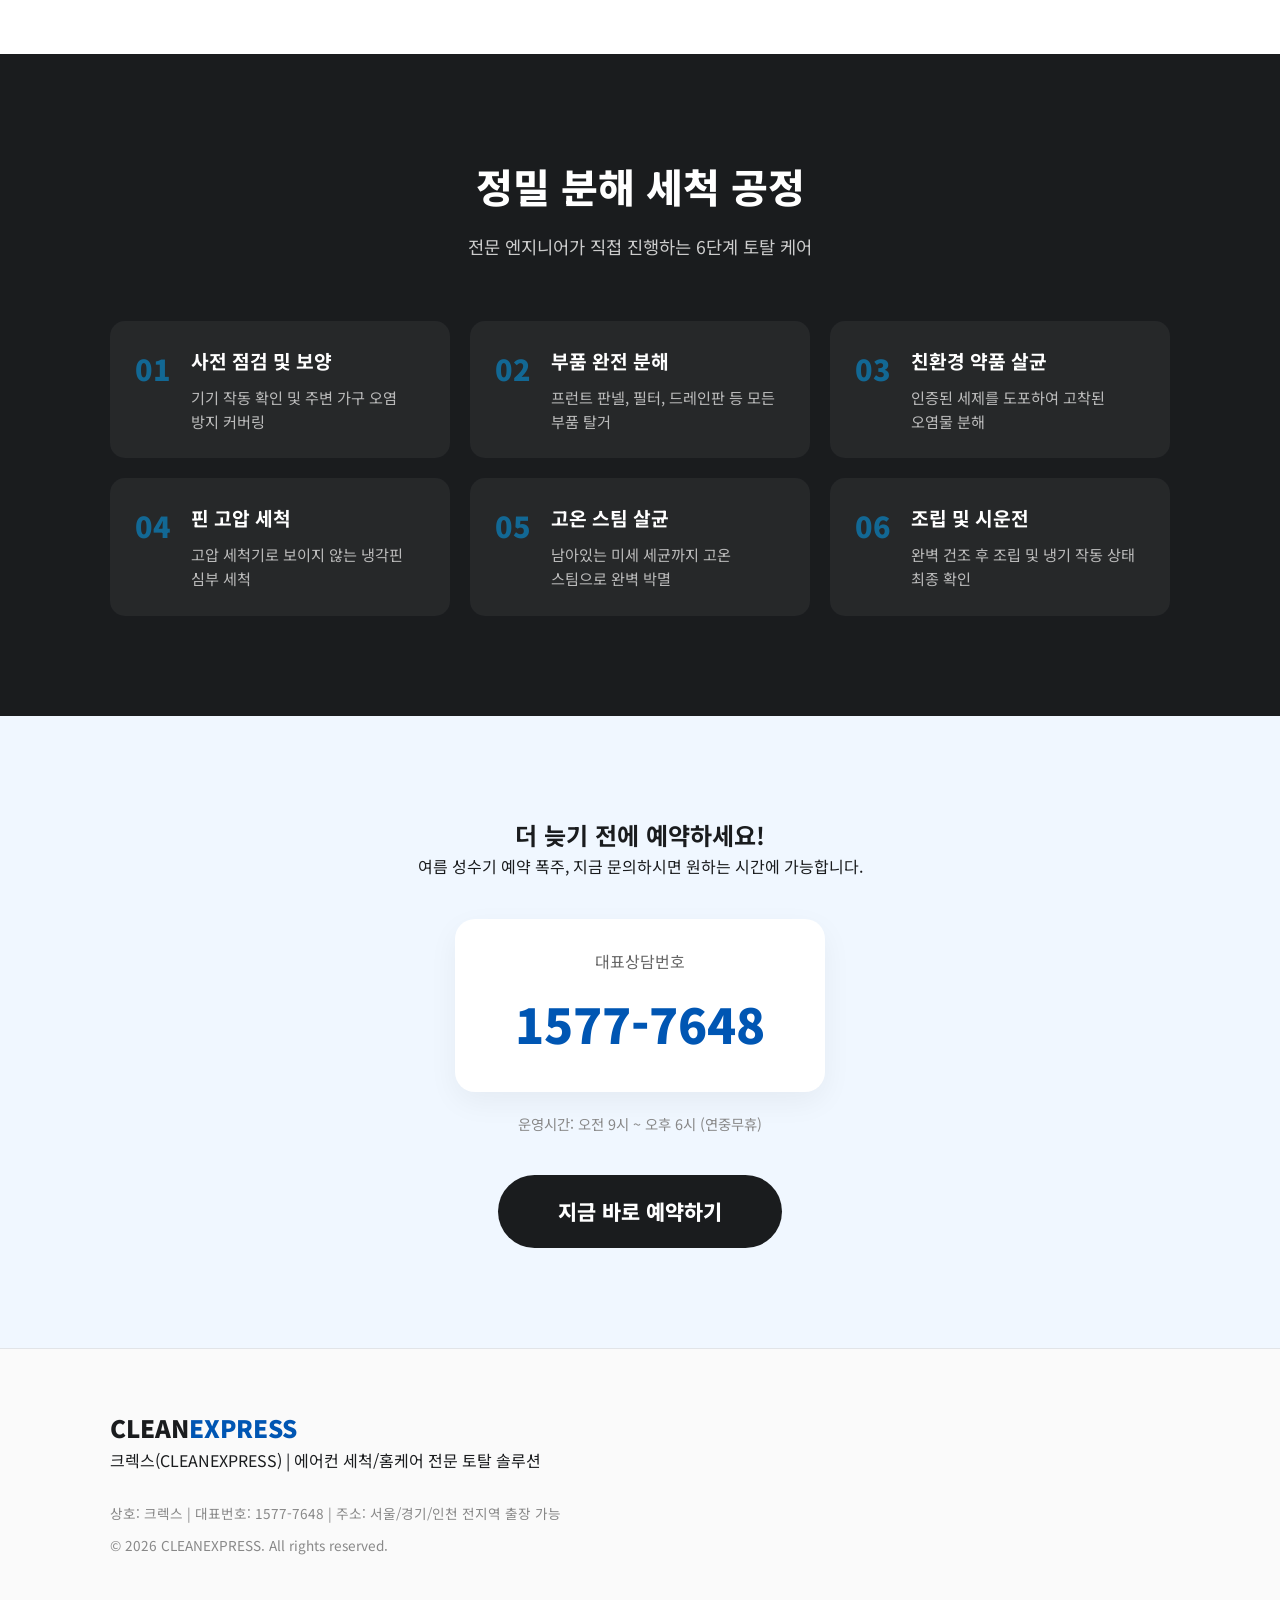
==== commit a5c265bb: "design: 블로그 사례 기반 콘텐츠 보강 및 모바일 가독성 정밀 최적화" ====
--- a/index.html
+++ b/index.html
@@ -2,104 +2,165 @@
 <html lang="ko">
 <head>
   <meta charset="UTF-8" />
-  <meta name="viewport" content="width=device-width, initial-scale=1.0" />
-  <title>크렉스(CLEANEXPRESS) - 에어컨 분해세척 전문업체</title>
+  <meta name="viewport" content="width=device-width, initial-scale=1.0, maximum-scale=1.0, user-scalable=no" />
+  <title>크렉스(CLEANEXPRESS) | 에어컨 완전분해 고압세척 전문</title>
   <link href="style.css" rel="stylesheet">
   <link rel="preconnect" href="https://fonts.googleapis.com">
   <link rel="preconnect" href="https://fonts.gstatic.com" crossorigin>
-  <link href="https://fonts.googleapis.com/css2?family=Noto+Sans+KR:wght@300;400;500;700;900&display=swap" rel="stylesheet">
+  <link href="https://fonts.googleapis.com/css2?family=Noto+Sans+KR:wght@100..900&display=swap" rel="stylesheet">
 </head>
 <body>
-  <header class="header">
-    <div class="header-container">
+  <nav class="navbar">
+    <div class="container">
       <div class="logo">CLEAN<span>EXPRESS</span></div>
-      <nav class="nav">
-        <a href="#about">회사소개</a>
-        <a href="#services">서비스 안내</a>
-        <a href="#process">작업과정</a>
-        <a href="#contact" class="nav-btn">문의하기</a>
-      </nav>
+      <div class="nav-links">
+        <a href="#special">특징</a>
+        <a href="#process">공정</a>
+        <a href="#price">문의</a>
+      </div>
+      <a href="tel:1577-7648" class="nav-call">상담예약</a>
     </div>
-  </header>
+  </nav>
 
-  <section class="hero">
-    <div class="hero-content">
-      <span class="badge">에어컨 분해세척 1위 기업</span>
-      <h1>숨쉬는 공기가 다릅니다,<br>에어컨 세척의 정석 <span>크렉스</span></h1>
-      <p>보이지 않는 곳의 먼지와 곰팡이까지 완벽하게 박멸합니다.<br>전문 엔지니어의 숙련된 기술력으로 새 제품처럼 만들어드립니다.</p>
-      <div class="hero-btns">
-        <a href="tel:1577-7648" class="main-call-btn">
-          <span class="icon">📞</span> 1577-7648 (상담전화)
-        </a>
+  <section class="hero-section">
+    <div class="hero-overlay"></div>
+    <div class="container hero-container">
+      <div class="hero-text-content">
+        <span class="top-label">에어컨 세척의 정석, 크렉스</span>
+        <h1>보이지 않는 곳까지<br>완벽하게 박멸합니다</h1>
+        <p>친환경 세제와 고압 세척으로 곰팡이와 유해균을 99.9% 제거하여 우리 가족의 건강한 숨결을 지켜드립니다.</p>
+        <div class="hero-btns">
+          <a href="tel:1577-7648" class="btn-primary">실시간 전화상담 연결</a>
+        </div>
       </div>
     </div>
   </section>
 
-  <section id="services" class="services">
-    <div class="section-title">
-      <h2>크렉스의 전문 서비스</h2>
-      <p>가정용부터 산업용까지 모든 에어컨을 완벽하게 케어합니다.</p>
-    </div>
-    <div class="service-grid">
-      <div class="service-card">
-        <div class="s-icon">🏠</div>
-        <h3>가정용 에어컨</h3>
-        <p>스탠드, 벽걸이, 2in1 에어컨 완전 분해 세척 및 살균 소독</p>
+  <section id="special" class="stats-section">
+    <div class="container grid-3">
+      <div class="stat-item">
+        <div class="stat-icon">✅</div>
+        <h3>친환경 세제</h3>
+        <p>인체에 무해한 인증 제품 사용</p>
       </div>
-      <div class="service-card">
-        <div class="s-icon">🏢</div>
-        <h3>시스템/천장형</h3>
-        <p>사무실, 매장, 공장 등 대형 시스템 에어컨 고압 세척 전문</p>
+      <div class="stat-item">
+        <div class="stat-icon">💧</div>
+        <h3>고압 세척</h3>
+        <p>냉각핀 사이사이 찌든때 제거</p>
       </div>
-      <div class="service-card">
-        <div class="s-icon">✨</div>
-        <h3>피톤치드 살균</h3>
-        <p>세척 후 냄새 제거 및 99.9% 세균 박멸 프리미엄 살균 서비스</p>
+      <div class="stat-item">
+        <div class="stat-icon">🛡️</div>
+        <h3>사후 관리</h3>
+        <p>3개월 책임 무상 A/S 보장</p>
       </div>
     </div>
   </section>
 
-  <section id="process" class="process">
-    <div class="process-container">
-      <div class="section-title">
-        <h2>크렉스의 6단계 정밀 세척 과정</h2>
+  <section class="compare-section">
+    <div class="container">
+      <div class="section-header">
+        <h2>왜 크렉스인가요?</h2>
+        <p>필터만 닦는 일반 세척과는 차원이 다른 프리미엄 분해 세척</p>
       </div>
-      <div class="step-list">
-        <div class="step"><span>01</span> 기기 점검 및 시운전</div>
-        <div class="step"><span>02</span> 부품 완전 분해</div>
-        <div class="step"><span>03</span> 전용 약제 도포 (인체 무해)</div>
-        <div class="step"><span>04</span> 고압 세척 및 오염물 제거</div>
-        <div class="step"><span>05</span> 고온 스팀 및 살균</div>
-        <div class="step"><span>06</span> 조립 및 최종 확인</div>
+      <div class="compare-grid">
+        <div class="compare-card before">
+          <div class="card-label">Before</div>
+          <div class="img-placeholder">오염된 냉각핀/팬</div>
+          <p>곰팡이와 먼지로 뒤덮여 호흡기 질환과 악취 유발</p>
+        </div>
+        <div class="compare-card after">
+          <div class="card-label">After</div>
+          <div class="img-placeholder clean">크렉스 세척 후</div>
+          <p>새 제품 같은 컨디션으로 풍량 개선 및 전기료 절감</p>
+        </div>
       </div>
     </div>
   </section>
 
-  <section id="contact" class="cta">
-    <div class="cta-content">
-      <h2>지금 바로 예약하고 시원하고 깨끗한 바람을 만나보세요!</h2>
-      <p>서울/경기/인천 전지역 출장 가능 (상담 시간: 09:00 - 18:00)</p>
-      <a href="tel:1577-7648" class="cta-call-btn">대표번호 연결: 1577-7648</a>
+  <section id="process" class="process-section">
+    <div class="container">
+      <div class="section-header white">
+        <h2>정밀 분해 세척 공정</h2>
+        <p>전문 엔지니어가 직접 진행하는 6단계 토탈 케어</p>
+      </div>
+      <div class="process-steps">
+        <div class="process-step">
+          <div class="step-num">01</div>
+          <div class="step-desc">
+            <h4>사전 점검 및 보양</h4>
+            <p>기기 작동 확인 및 주변 가구 오염 방지 커버링</p>
+          </div>
+        </div>
+        <div class="process-step">
+          <div class="step-num">02</div>
+          <div class="step-desc">
+            <h4>부품 완전 분해</h4>
+            <p>프런트 판넬, 필터, 드레인판 등 모든 부품 탈거</p>
+          </div>
+        </div>
+        <div class="process-step">
+          <div class="step-num">03</div>
+          <div class="step-desc">
+            <h4>친환경 약품 살균</h4>
+            <p>인증된 세제를 도포하여 고착된 오염물 분해</p>
+          </div>
+        </div>
+        <div class="process-step">
+          <div class="step-num">04</div>
+          <div class="step-desc">
+            <h4>핀 고압 세척</h4>
+            <p>고압 세척기로 보이지 않는 냉각핀 심부 세척</p>
+          </div>
+        </div>
+        <div class="process-step">
+          <div class="step-num">05</div>
+          <div class="step-desc">
+            <h4>고온 스팀 살균</h4>
+            <p>남아있는 미세 세균까지 고온 스팀으로 완벽 박멸</p>
+          </div>
+        </div>
+        <div class="process-step">
+          <div class="step-num">06</div>
+          <div class="step-desc">
+            <h4>조립 및 시운전</h4>
+            <p>완벽 건조 후 조립 및 냉기 작동 상태 최종 확인</p>
+          </div>
+        </div>
+      </div>
+    </div>
+  </section>
+
+  <section id="price" class="cta-section">
+    <div class="container">
+      <h2>더 늦기 전에 예약하세요!</h2>
+      <p>여름 성수기 예약 폭주, 지금 문의하시면 원하는 시간에 가능합니다.</p>
+      <div class="cta-info">
+        <div class="phone-box">
+          <span>대표상담번호</span>
+          <a href="tel:1577-7648">1577-7648</a>
+        </div>
+        <p class="working-time">운영시간: 오전 9시 ~ 오후 6시 (연중무휴)</p>
+      </div>
+      <a href="tel:1577-7648" class="btn-cta">지금 바로 예약하기</a>
     </div>
   </section>
 
   <footer class="footer">
-    <div class="footer-container">
-      <div class="footer-info">
-        <div class="f-logo">CLEANEXPRESS</div>
-        <p>상호명: 크렉스 | 대표번호: 1577-7648</p>
-        <p>에어컨 세척/방역/홈케어 전문 토탈 솔루션</p>
+    <div class="container">
+      <div class="f-top">
+        <div class="logo">CLEAN<span>EXPRESS</span></div>
+        <p>크렉스(CLEANEXPRESS) | 에어컨 세척/홈케어 전문 토탈 솔루션</p>
       </div>
-      <div class="copyright">
-        &copy; 2026 CLEANEXPRESS. All rights reserved.
+      <div class="f-bottom">
+        <p>상호: 크렉스 | 대표번호: 1577-7648 | 주소: 서울/경기/인천 전지역 출장 가능</p>
+        <p class="copy">&copy; 2026 CLEANEXPRESS. All rights reserved.</p>
       </div>
     </div>
   </footer>
 
-  <a href="tel:1577-7648" class="floating-btn">
-    <span class="f-icon">📞</span>
-    <span class="f-text">전화상담</span>
-  </a>
+  <div class="mobile-sticky-bar">
+    <a href="tel:1577-7648">📞 1577-7648 전화상담예약</a>
+  </div>
 
   <script src="main.js"></script>
 </body>
--- a/style.css
+++ b/style.css
@@ -1,293 +1,334 @@
+/* CLEANEXPRESS 프리미엄 디자인 시스템 */
 :root {
-  --primary-color: #0070f3;
-  --secondary-color: #00dfd8;
-  --text-dark: #111111;
-  --text-light: #555555;
-  --bg-white: #ffffff;
-  --bg-gray: #f9fafb;
+  --primary: #0056b3;
+  --secondary: #00a8ff;
+  --accent: #27ae60;
+  --dark: #1a1c1e;
+  --light: #f8f9fa;
+  --white: #ffffff;
+  --border: #e1e4e8;
   --transition: all 0.3s cubic-bezier(0.4, 0, 0.2, 1);
+  /* 모바일 폰트 최적화 - clamp 사용 */
+  --fs-hero: clamp(1.8rem, 8vw, 3.5rem);
+  --fs-h2: clamp(1.5rem, 6vw, 2.5rem);
+  --fs-body: clamp(0.95rem, 4vw, 1.1rem);
 }
 
 * {
   box-sizing: border-box;
   margin: 0;
   padding: 0;
+  -webkit-font-smoothing: antialiased;
 }
 
 html {
   scroll-behavior: smooth;
+  font-family: 'Noto Sans KR', sans-serif;
 }
 
 body {
-  font-family: 'Noto Sans KR', sans-serif;
-  color: var(--text-dark);
+  background-color: var(--white);
+  color: var(--dark);
   line-height: 1.6;
-  background-color: var(--bg-white);
-}
-
-.header {
+  /* 모바일에서 텍스트가 튀어나가거나 잘리지 않도록 핵심 설정 */
+  word-break: keep-all;
+  overflow-wrap: break-word;
+  padding-bottom: 60px; /* 모바일 하단 바 공간 */
+}
+
+.container {
+  max-width: 1100px;
+  margin: 0 auto;
+  padding: 0 20px;
+}
+
+/* Navbar */
+.navbar {
   position: fixed;
   top: 0;
   width: 100%;
   background: rgba(255, 255, 255, 0.95);
-  backdrop-filter: blur(10px);
+  backdrop-filter: blur(8px);
   z-index: 1000;
-  box-shadow: 0 2px 10px rgba(0,0,0,0.05);
-}
-
-.header-container {
-  max-width: 1200px;
-  margin: 0 auto;
-  padding: 15px 20px;
+  border-bottom: 1px solid var(--border);
+}
+
+.navbar .container {
   display: flex;
   justify-content: space-between;
   align-items: center;
+  height: 70px;
 }
 
 .logo {
   font-size: 1.5rem;
   font-weight: 900;
-  letter-spacing: -1px;
-  color: var(--text-dark);
-}
-
-.logo span {
-  color: var(--primary-color);
-}
-
-.nav a {
-  text-decoration: none;
-  color: var(--text-dark);
-  margin-left: 30px;
+  color: var(--dark);
+}
+
+.logo span { color: var(--primary); }
+
+.nav-links a {
+  text-decoration: none;
+  color: var(--dark);
+  margin: 0 15px;
   font-weight: 500;
-  transition: var(--transition);
-}
-
-.nav a:hover {
-  color: var(--primary-color);
-}
-
-.nav-btn {
-  background: var(--primary-color);
-  color: white !important;
-  padding: 8px 20px;
-  border-radius: 50px;
+  font-size: 0.95rem;
+}
+
+.nav-call {
+  background: var(--primary);
+  color: var(--white);
+  text-decoration: none;
+  padding: 8px 18px;
+  border-radius: 6px;
+  font-weight: 700;
+  font-size: 0.9rem;
 }
 
 /* Hero Section */
-.hero {
-  padding: 180px 20px 100px;
-  background: linear-gradient(135deg, #f0f7ff 0%, #ffffff 100%);
-  text-align: center;
+.hero-section {
+  padding: 160px 0 100px;
+  background: url('https://images.unsplash.com/photo-1581094794329-c8112a89af12?auto=format&fit=crop&q=80&w=1200') center/cover no-repeat;
   position: relative;
-  overflow: hidden;
-}
-
-.hero-content {
-  max-width: 800px;
-  margin: 0 auto;
-}
-
-.badge {
-  display: inline-block;
-  padding: 6px 15px;
-  background: rgba(0, 112, 243, 0.1);
-  color: var(--primary-color);
-  border-radius: 50px;
-  font-weight: 700;
-  font-size: 0.9rem;
-  margin-bottom: 20px;
-}
-
-.hero h1 {
-  font-size: 3.5rem;
+  color: var(--white);
+  text-align: left;
+}
+
+.hero-overlay {
+  position: absolute;
+  top: 0; left: 0; right: 0; bottom: 0;
+  background: linear-gradient(90deg, rgba(0,0,0,0.8) 0%, rgba(0,0,0,0.4) 100%);
+}
+
+.hero-container { position: relative; z-index: 2; }
+
+.hero-text-content { max-width: 650px; }
+
+.top-label {
+  display: inline-block;
+  color: var(--secondary);
+  font-weight: 700;
+  margin-bottom: 15px;
+  letter-spacing: 1px;
+}
+
+.hero-section h1 {
+  font-size: var(--fs-hero);
   font-weight: 900;
   line-height: 1.2;
   margin-bottom: 25px;
-  letter-spacing: -2px;
-}
-
-.hero h1 span {
-  color: var(--primary-color);
-}
-
-.hero p {
+  letter-spacing: -1px;
+}
+
+.hero-section p {
+  font-size: var(--fs-body);
+  margin-bottom: 40px;
+  opacity: 0.9;
+}
+
+.btn-primary {
+  display: inline-block;
+  background: var(--primary);
+  color: var(--white);
+  text-decoration: none;
+  padding: 18px 40px;
+  border-radius: 10px;
   font-size: 1.2rem;
-  color: var(--text-light);
-  margin-bottom: 40px;
-}
-
-.main-call-btn {
-  display: inline-flex;
+  font-weight: 700;
+  box-shadow: 0 10px 20px rgba(0, 86, 179, 0.3);
+  transition: var(--transition);
+}
+
+.btn-primary:hover { transform: translateY(-3px); box-shadow: 0 15px 30px rgba(0, 86, 179, 0.4); }
+
+/* Stats Section */
+.stats-section { padding: 60px 0; background: var(--light); }
+
+.grid-3 {
+  display: grid;
+  grid-template-columns: repeat(3, 1fr);
+  gap: 20px;
+}
+
+.stat-item {
+  text-align: center;
+  padding: 20px;
+  background: var(--white);
+  border-radius: 15px;
+  box-shadow: 0 5px 15px rgba(0,0,0,0.03);
+}
+
+.stat-icon { font-size: 2rem; margin-bottom: 10px; }
+
+.stat-item h3 { font-size: 1.1rem; margin-bottom: 5px; }
+
+.stat-item p { font-size: 0.9rem; color: #666; }
+
+/* Compare Section */
+.compare-section { padding: 100px 0; }
+
+.section-header { text-align: center; margin-bottom: 60px; }
+
+.section-header h2 { font-size: var(--fs-h2); font-weight: 800; margin-bottom: 15px; }
+
+.section-header p { color: #666; font-size: 1.1rem; }
+
+.compare-grid {
+  display: grid;
+  grid-template-columns: 1fr 1fr;
+  gap: 30px;
+}
+
+.compare-card {
+  background: #f1f3f5;
+  border-radius: 20px;
+  padding: 20px;
+  text-align: center;
+}
+
+.card-label {
+  display: inline-block;
+  padding: 5px 15px;
+  border-radius: 5px;
+  font-weight: 700;
+  margin-bottom: 15px;
+  color: white;
+}
+
+.before .card-label { background: #e74c3c; }
+
+.after .card-label { background: var(--accent); }
+
+.img-placeholder {
+  height: 250px;
+  background: #ddd;
+  border-radius: 10px;
+  display: flex;
   align-items: center;
-  gap: 10px;
-  padding: 20px 40px;
-  background: var(--primary-color);
-  color: white;
-  text-decoration: none;
-  font-size: 1.4rem;
-  font-weight: 700;
-  border-radius: 12px;
-  box-shadow: 0 10px 20px rgba(0, 112, 243, 0.3);
-  transition: var(--transition);
-}
-
-.main-call-btn:hover {
-  transform: translateY(-5px);
-  box-shadow: 0 15px 30px rgba(0, 112, 243, 0.4);
-}
-
-/* Services */
-.services {
-  padding: 100px 20px;
-  max-width: 1200px;
-  margin: 0 auto;
-}
-
-.section-title {
-  text-align: center;
-  margin-bottom: 60px;
-}
-
-.section-title h2 {
-  font-size: 2.5rem;
-  font-weight: 800;
-  margin-bottom: 15px;
-}
-
-.service-grid {
+  justify-content: center;
+  margin-bottom: 20px;
+  font-weight: 700;
+  color: #888;
+}
+
+.img-placeholder.clean { background: #e3f2fd; color: var(--primary); }
+
+/* Process Section */
+.process-section { padding: 100px 0; background: var(--dark); color: var(--white); }
+
+.section-header.white p { color: #ccc; }
+
+.process-steps {
   display: grid;
   grid-template-columns: repeat(auto-fit, minmax(300px, 1fr));
-  gap: 30px;
-}
-
-.service-card {
-  padding: 40px;
-  background: var(--bg-gray);
-  border-radius: 20px;
-  transition: var(--transition);
-  text-align: left;
-}
-
-.service-card:hover {
-  background: white;
-  box-shadow: 0 20px 40px rgba(0,0,0,0.08);
-  transform: translateY(-10px);
-}
-
-.s-icon {
-  font-size: 3rem;
-  margin-bottom: 20px;
-}
-
-.service-card h3 {
-  font-size: 1.5rem;
-  margin-bottom: 15px;
-}
-
-/* Process */
-.process {
-  background: var(--text-dark);
-  color: white;
-  padding: 100px 20px;
-}
-
-.process-container {
-  max-width: 1000px;
-  margin: 0 auto;
-}
-
-.step-list {
-  display: grid;
-  grid-template-columns: repeat(auto-fit, minmax(250px, 1fr));
   gap: 20px;
-}
-
-.step {
+  margin-top: 50px;
+}
+
+.process-step {
+  display: flex;
+  gap: 20px;
   padding: 25px;
   background: rgba(255,255,255,0.05);
   border-radius: 15px;
-  font-size: 1.1rem;
+}
+
+.step-num {
+  font-size: 1.8rem;
+  font-weight: 900;
+  color: var(--secondary);
+  opacity: 0.5;
+}
+
+.step-desc h4 { font-size: 1.2rem; margin-bottom: 8px; }
+
+.step-desc p { font-size: 0.95rem; color: #bbb; }
+
+/* CTA Section */
+.cta-section { padding: 100px 0; text-align: center; background: #f0f7ff; }
+
+.cta-info { margin: 40px 0; }
+
+.phone-box {
+  display: inline-block;
+  background: var(--white);
+  padding: 30px 60px;
+  border-radius: 20px;
+  box-shadow: 0 10px 30px rgba(0,0,0,0.05);
+  margin-bottom: 20px;
+}
+
+.phone-box span { display: block; font-size: 1rem; color: #666; margin-bottom: 10px; }
+
+.phone-box a {
+  font-size: 3rem;
+  font-weight: 900;
+  color: var(--primary);
+  text-decoration: none;
+}
+
+.working-time { color: #888; font-size: 0.9rem; }
+
+.btn-cta {
+  display: inline-block;
+  background: var(--dark);
+  color: var(--white);
+  text-decoration: none;
+  padding: 20px 60px;
+  border-radius: 50px;
+  font-size: 1.3rem;
+  font-weight: 800;
+  transition: var(--transition);
+}
+
+.btn-cta:hover { background: var(--primary); transform: scale(1.05); }
+
+/* Footer */
+.footer { padding: 60px 0; background: #fafafa; border-top: 1px solid var(--border); }
+
+.f-top { margin-bottom: 30px; }
+
+.f-bottom { font-size: 0.85rem; color: #888; }
+
+.copy { margin-top: 10px; }
+
+/* Mobile Bottom Bar */
+.mobile-sticky-bar {
+  position: fixed;
+  bottom: 0; left: 0; right: 0;
+  height: 65px;
+  background: var(--accent);
+  z-index: 1001;
+  display: none;
+}
+
+.mobile-sticky-bar a {
   display: flex;
   align-items: center;
-  gap: 15px;
-}
-
-.step span {
-  font-weight: 900;
-  color: var(--secondary-color);
-  font-size: 1.5rem;
-}
-
-/* CTA */
-.cta {
-  padding: 100px 20px;
-  text-align: center;
-  background: var(--primary-color);
-  color: white;
-}
-
-.cta-call-btn {
-  display: inline-block;
-  margin-top: 30px;
-  padding: 20px 50px;
-  background: white;
-  color: var(--primary-color);
-  text-decoration: none;
-  font-size: 1.5rem;
+  justify-content: center;
+  height: 100%;
+  color: var(--white);
+  text-decoration: none;
+  font-size: 1.2rem;
   font-weight: 800;
-  border-radius: 50px;
-  transition: var(--transition);
-}
-
-.cta-call-btn:hover {
-  transform: scale(1.05);
-}
-
-/* Footer */
-.footer {
-  padding: 60px 20px;
-  background: #f4f4f4;
-}
-
-.footer-container {
-  max-width: 1200px;
-  margin: 0 auto;
-  display: flex;
-  justify-content: space-between;
-  align-items: center;
-}
-
-.f-logo {
-  font-weight: 900;
-  font-size: 1.2rem;
-  margin-bottom: 10px;
-}
-
-/* Floating Btn */
-.floating-btn {
-  position: fixed;
-  bottom: 30px;
-  right: 30px;
-  background: #25d366; /* 상담 느낌의 색상 */
-  color: white;
-  text-decoration: none;
-  padding: 15px 25px;
-  border-radius: 50px;
-  display: flex;
-  align-items: center;
-  gap: 10px;
-  box-shadow: 0 5px 20px rgba(0,0,0,0.2);
-  z-index: 999;
-  transition: var(--transition);
-}
-
-.floating-btn:hover {
-  transform: scale(1.1);
-}
-
-@media (max-width: 768px) {
-  .hero h1 { font-size: 2.5rem; }
-  .nav { display: none; }
-  .footer-container { flex-direction: column; text-align: center; gap: 20px; }
-}
+}
+
+/* RESPONSIVE */
+@media (max-width: 900px) {
+  .grid-3 { grid-template-columns: 1fr; }
+  .compare-grid { grid-template-columns: 1fr; }
+  .nav-links { display: none; }
+  .phone-box a { font-size: 2.2rem; }
+}
+
+@media (max-width: 600px) {
+  body { padding-bottom: 65px; }
+  .mobile-sticky-bar { display: block; }
+  .hero-section { padding: 120px 0 60px; text-align: center; }
+  .hero-text-content { margin: 0 auto; }
+  .btn-primary { width: 100%; padding: 16px 20px; font-size: 1.1rem; }
+  .phone-box { width: 100%; padding: 20px; }
+  .btn-cta { width: 100%; padding: 16px 20px; font-size: 1.1rem; }
+  .process-steps { grid-template-columns: 1fr; }
+}
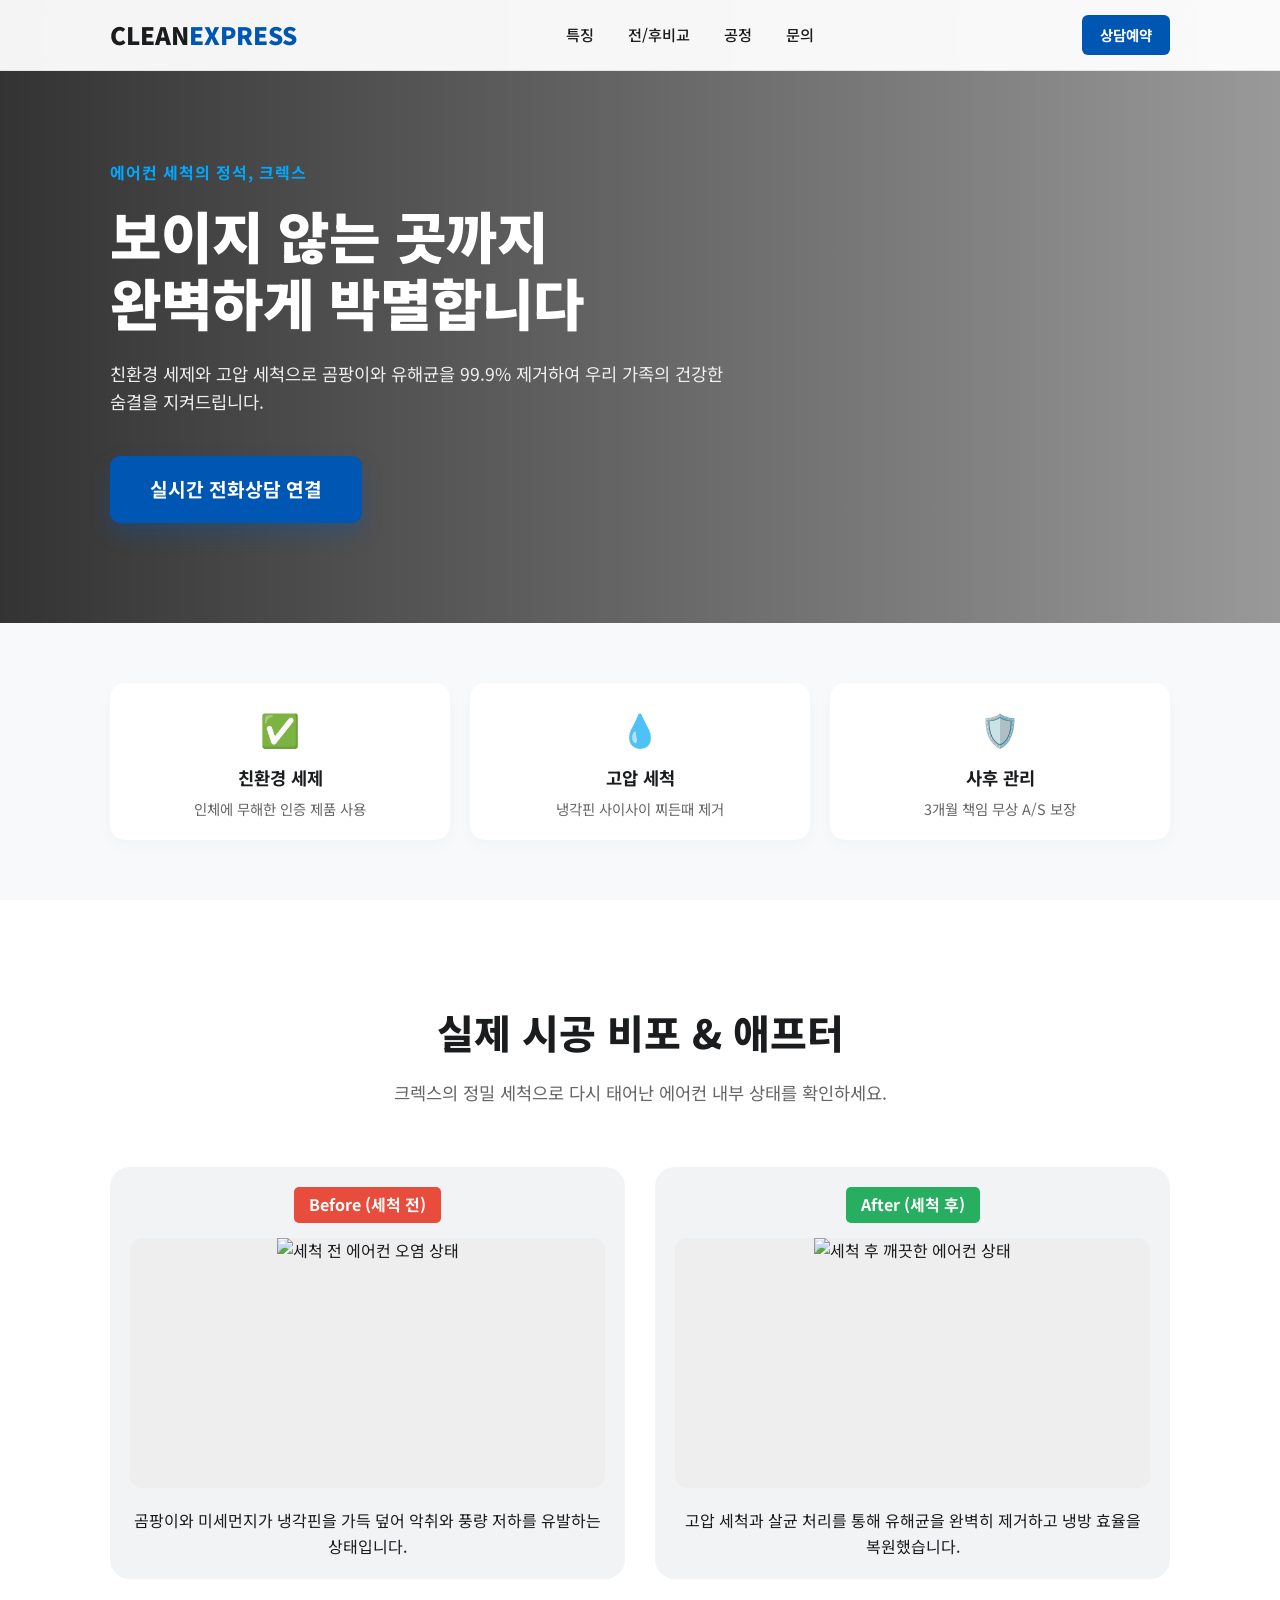
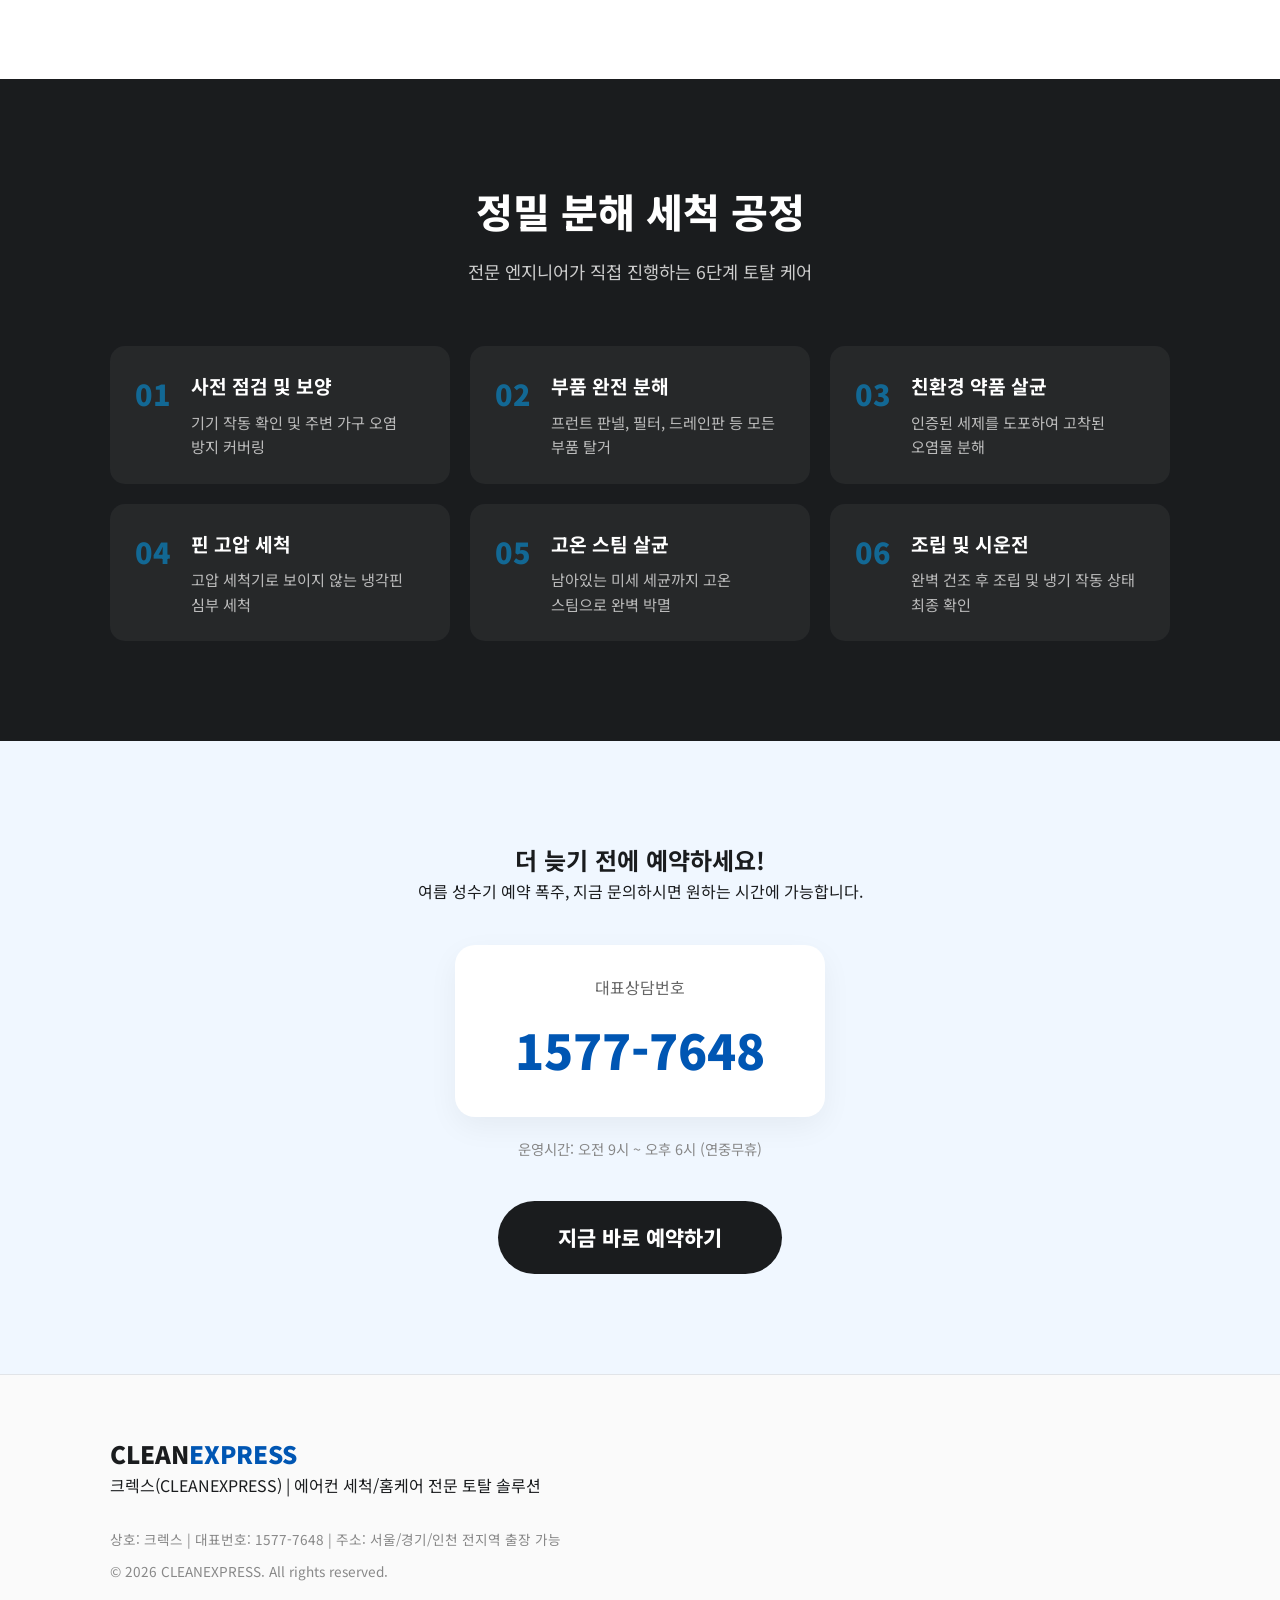
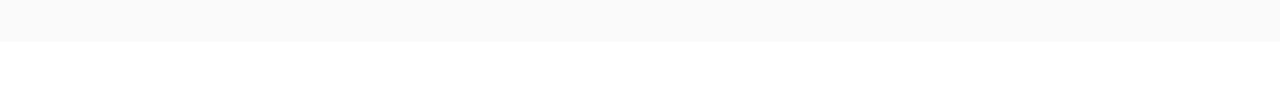
==== commit d14a6d2b: "design: 에어컨 세척 전문 작업 이미지 및 비포/애프터 사진 적용" ====
--- a/index.html
+++ b/index.html
@@ -15,6 +15,7 @@
       <div class="logo">CLEAN<span>EXPRESS</span></div>
       <div class="nav-links">
         <a href="#special">특징</a>
+        <a href="#compare">전/후비교</a>
         <a href="#process">공정</a>
         <a href="#price">문의</a>
       </div>
@@ -56,22 +57,26 @@
     </div>
   </section>
 
-  <section class="compare-section">
+  <section id="compare" class="compare-section">
     <div class="container">
       <div class="section-header">
-        <h2>왜 크렉스인가요?</h2>
-        <p>필터만 닦는 일반 세척과는 차원이 다른 프리미엄 분해 세척</p>
+        <h2>실제 시공 비포 & 애프터</h2>
+        <p>크렉스의 정밀 세척으로 다시 태어난 에어컨 내부 상태를 확인하세요.</p>
       </div>
       <div class="compare-grid">
         <div class="compare-card before">
-          <div class="card-label">Before</div>
-          <div class="img-placeholder">오염된 냉각핀/팬</div>
-          <p>곰팡이와 먼지로 뒤덮여 호흡기 질환과 악취 유발</p>
+          <div class="card-label">Before (세척 전)</div>
+          <div class="img-box">
+            <img src="https://images.unsplash.com/photo-1545239351-ef35f43d514b?auto=format&fit=crop&q=80&w=600" alt="세척 전 에어컨 오염 상태">
+          </div>
+          <p>곰팡이와 미세먼지가 냉각핀을 가득 덮어 악취와 풍량 저하를 유발하는 상태입니다.</p>
         </div>
         <div class="compare-card after">
-          <div class="card-label">After</div>
-          <div class="img-placeholder clean">크렉스 세척 후</div>
-          <p>새 제품 같은 컨디션으로 풍량 개선 및 전기료 절감</p>
+          <div class="card-label">After (세척 후)</div>
+          <div class="img-box">
+            <img src="https://images.unsplash.com/photo-1517646287270-a5a9ca602e5c?auto=format&fit=crop&q=80&w=600" alt="세척 후 깨끗한 에어컨 상태">
+          </div>
+          <p>고압 세척과 살균 처리를 통해 유해균을 완벽히 제거하고 냉방 효율을 복원했습니다.</p>
         </div>
       </div>
     </div>
--- a/style.css
+++ b/style.css
@@ -332,3 +332,28 @@
   .btn-cta { width: 100%; padding: 16px 20px; font-size: 1.1rem; }
   .process-steps { grid-template-columns: 1fr; }
 }
+
+/* 이미지 박스 스타일 추가 */
+.img-box {
+  width: 100%;
+  height: 250px;
+  border-radius: 12px;
+  overflow: hidden;
+  margin-bottom: 20px;
+  background: #eee;
+}
+
+.img-box img {
+  width: 100%;
+  height: 100%;
+  object-fit: cover;
+  transition: transform 0.5s ease;
+}
+
+.img-box:hover img {
+  transform: scale(1.1);
+}
+
+.hero-section {
+  background: url('https://images.unsplash.com/photo-1621905251918-48416bd8575a?auto=format&fit=crop&q=80&w=1200') center/cover no-repeat !important;
+}
